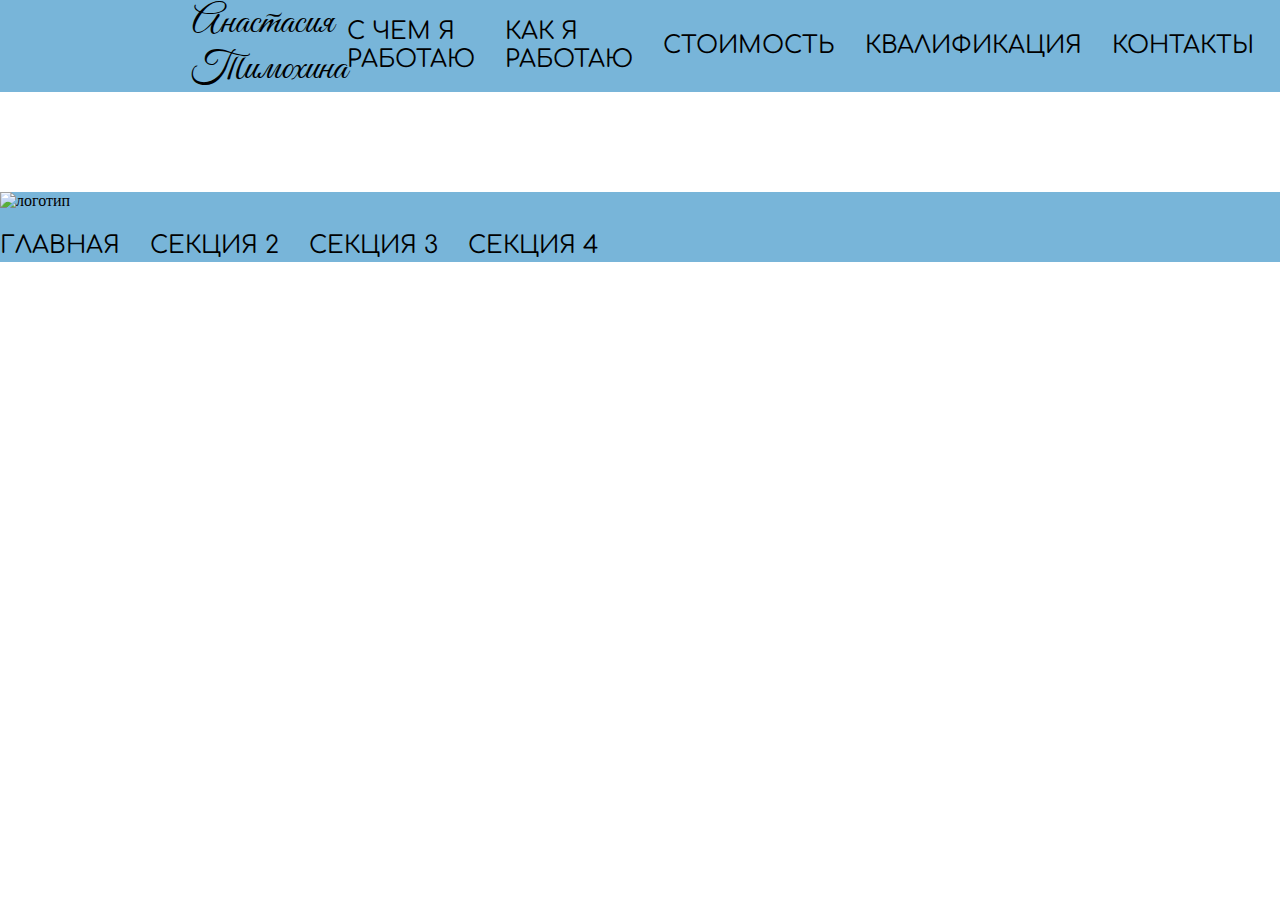
==== anastasia/index.html @ 50e98fe7 "Add files via upload" ====
<!DOCTYPE html>
<html lang="ru">
<head>
    <meta charset="UTF-8">
    <meta name="viewport" content="width=device-width, initial-scale=1.0">
    <title>Главная</title>
    <link rel="stylesheet" href="libs/normalize.css">
    <link rel="stylesheet" href="css/main.css">

</head>
<body>
    <main class="wrapper">
        <header class="header">
            <div class="container header__container">
                <div class="header__logo logo">
                    <a class="logo__name">Анастасия Тимохина</a>
                </div>
                <nav class="header__nav nav">
                    <ul class="nav__list">
                        <li class="nav__list__item">
                            <a href="#" class="nav__list__item__link">С чем я работаю</a>
                        </li>
                        <li class="nav__list__item">
                            <a href="#" class="nav__list__item__link">Как я работаю</a>
                        </li>
                        <li class="nav__list__item">
                            <a href="#" class="nav__list__item__link">Стоимость</a>
                        </li>
                        <li class="nav__list__item">
                            <a href="#" class="nav__list__item__link">Квалификация</a>
                        </li>
                        <li class="nav__list__item">
                            <a href="#" class="nav__list__item__link">Контакты</a>
                        </li>
                    </ul>
                </nav>
            </div>
        </header>
        <section class="start">
            <div class="container start__container">

            </div>
        </section>
        <footer class="footer">
            <div class="container footer__container">
                <div class="footer__logo logo">
                    <img class="logo__pic" src="" alt="логотип">
                </div>
                <nav class="footer__nav nav">
                    <ul class="nav__list">
                        <li class="hnav__list__item">
                            <a href="#" class="nav__list__item__link">Главная</a>
                        </li>
                        <li class="nav__list__item">
                            <a href="#" class="nav__list__item__link">Секция 2</a>
                        </li>
                        <li class="nav__list__item">
                            <a href="#" class="nav__list__item__link">Секция 3</a>
                        </li>
                        <li class="nav__list__item">
                            <a href="#" class="nav__list__item__link">Секция 4</a>
                        </li>
                    </ul>
                </nav>
            </div>
        </footer>
    </main>
    <script src="js/main.js"></script>
</body>
</html>
---- anastasia/css/main.css ----
@font-face {
  font-family: "Great";
  src: url("../fonts/GreatVibes-Regular.ttf"); }
@font-face {
  font-family: "Comfortaa";
  src: url("../fonts/Comfortaa-VariableFont_wght.ttf"); }
* {
  box-sizing: border-box; }

html, body {
  height: 100%; }

body {
  overflow-x: hidden;
  margin: 0rem;
  font-size: 1rem;
  text-decoration: none;
  -webkit-font-smoothing: antialiased;
  -moz-osx-font-smoothing: grayscale; }

ul, p, h1, h2, h3, h4, h5, h6 {
  margin: 0;
  padding: 0; }

ul > li {
  list-style: none; }

a {
  text-decoration: none;
  cursor: pointer; }

button {
  appearance: none;
  background: none;
  border: 0;
  outline: 0;
  margin: 0;
  padding: 0;
  cursor: pointer; }

input {
  outline: none;
  border: none; }

input[type=number] {
  -moz-appearance: textfield;
  appearance: textfield; }

fieldset {
  padding: 0;
  margin: 0;
  border: none;
  border-radius: 0;
  width: 100%; }

.wrapper {
  position: relative;
  width: 100%;
  background: #FFFFFF;
  overflow-x: hidden; }

.container {
  position: relative;
  max-width: 87.5rem;
  width: 100%;
  margin: 0 auto; }

:root {
  --bg-color: #78b5d9; }

.header {
  width: 100%;
  background: var(--bg-color); }
  .header__container {
    max-width: 70%;
    display: flex;
    justify-content: space-between;
    align-items: center; }
  .header__logo {
    font-family: "Great", serif;
    font-weight: 500;
    font-style: normal;
    font-size: 2.5rem; }

.nav__list {
  display: flex;
  height: 70px;
  align-items: center;
  gap: 30px;
  font-family: "Comfortaa", serif;
  font-weight: 400;
  font-style: normal;
  font-size: 1.5rem;
  text-transform: uppercase; }
  .nav__list__item {
    color: black; }

a {
  color: black; }

.footer {
  height: 70px;
  width: 100%;
  background: var(--bg-color);
  margin-top: 100px; }

/*# sourceMappingURL=main.css.map */
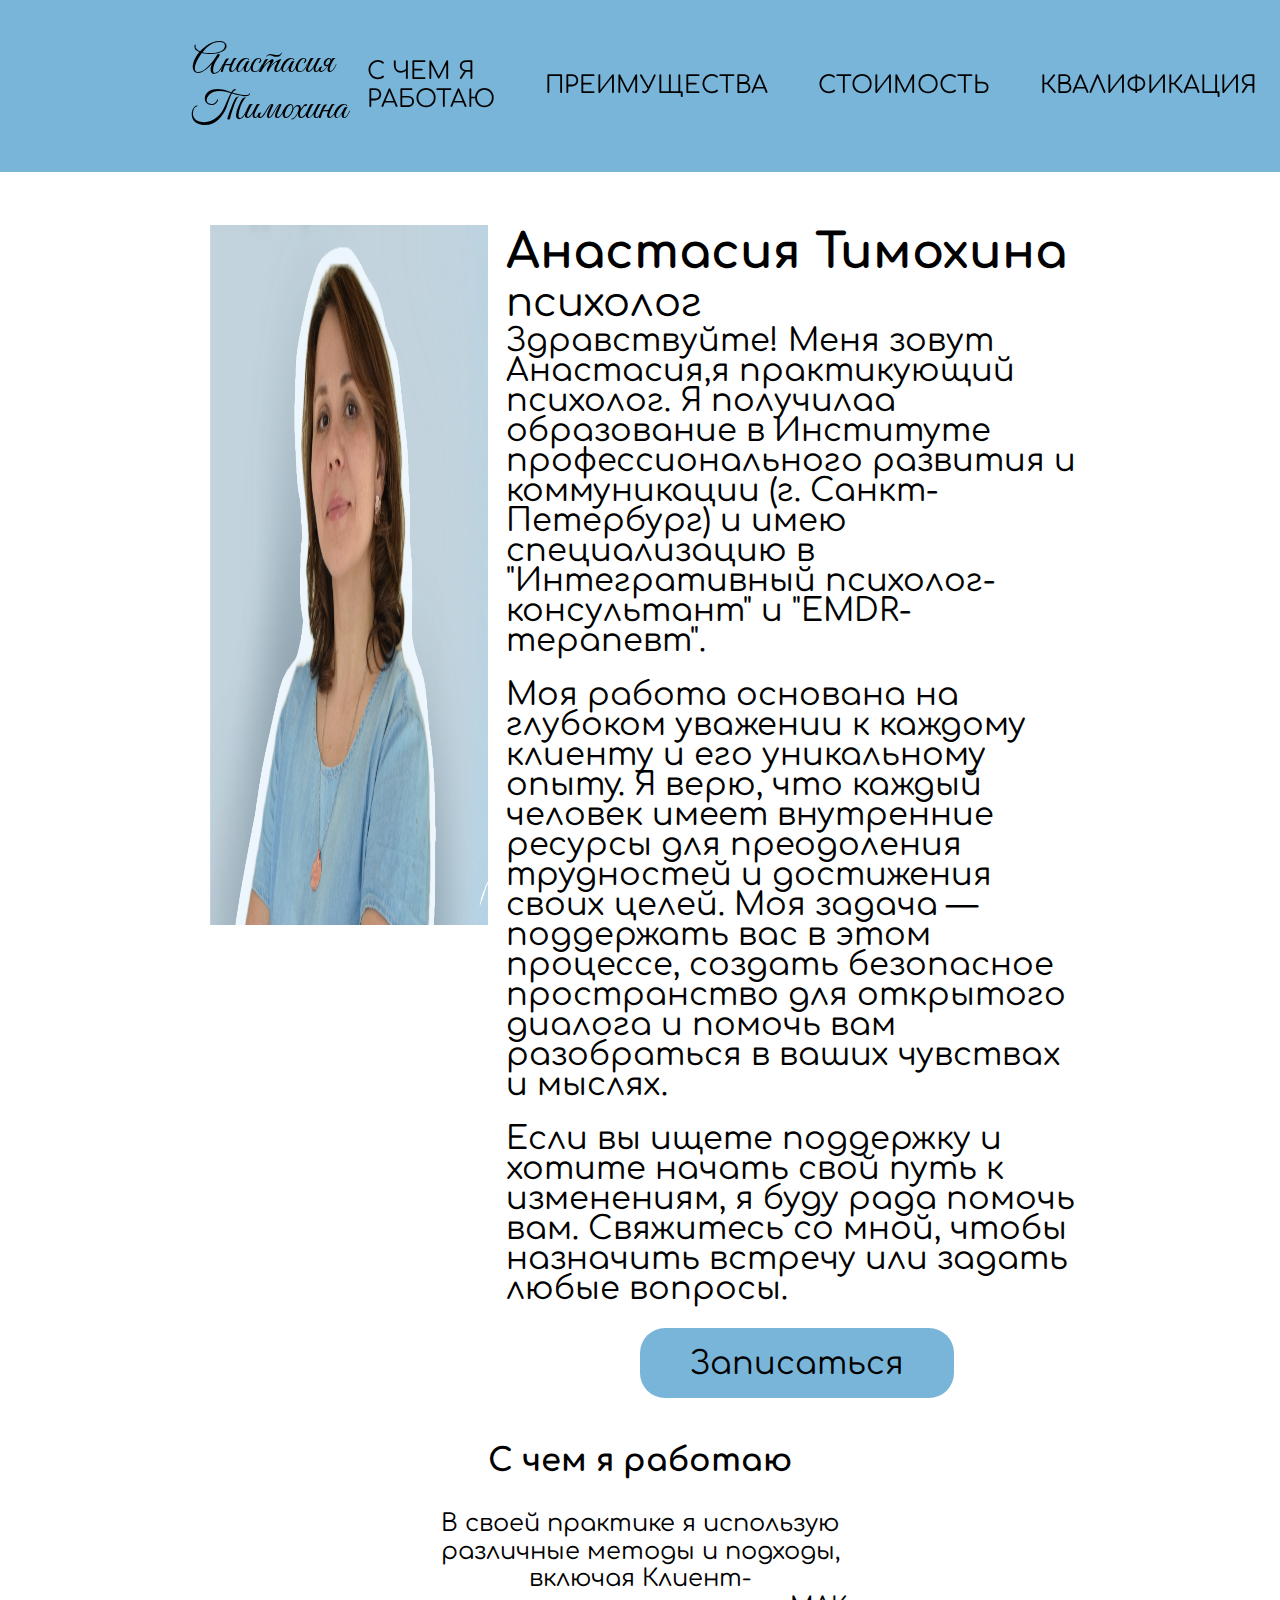
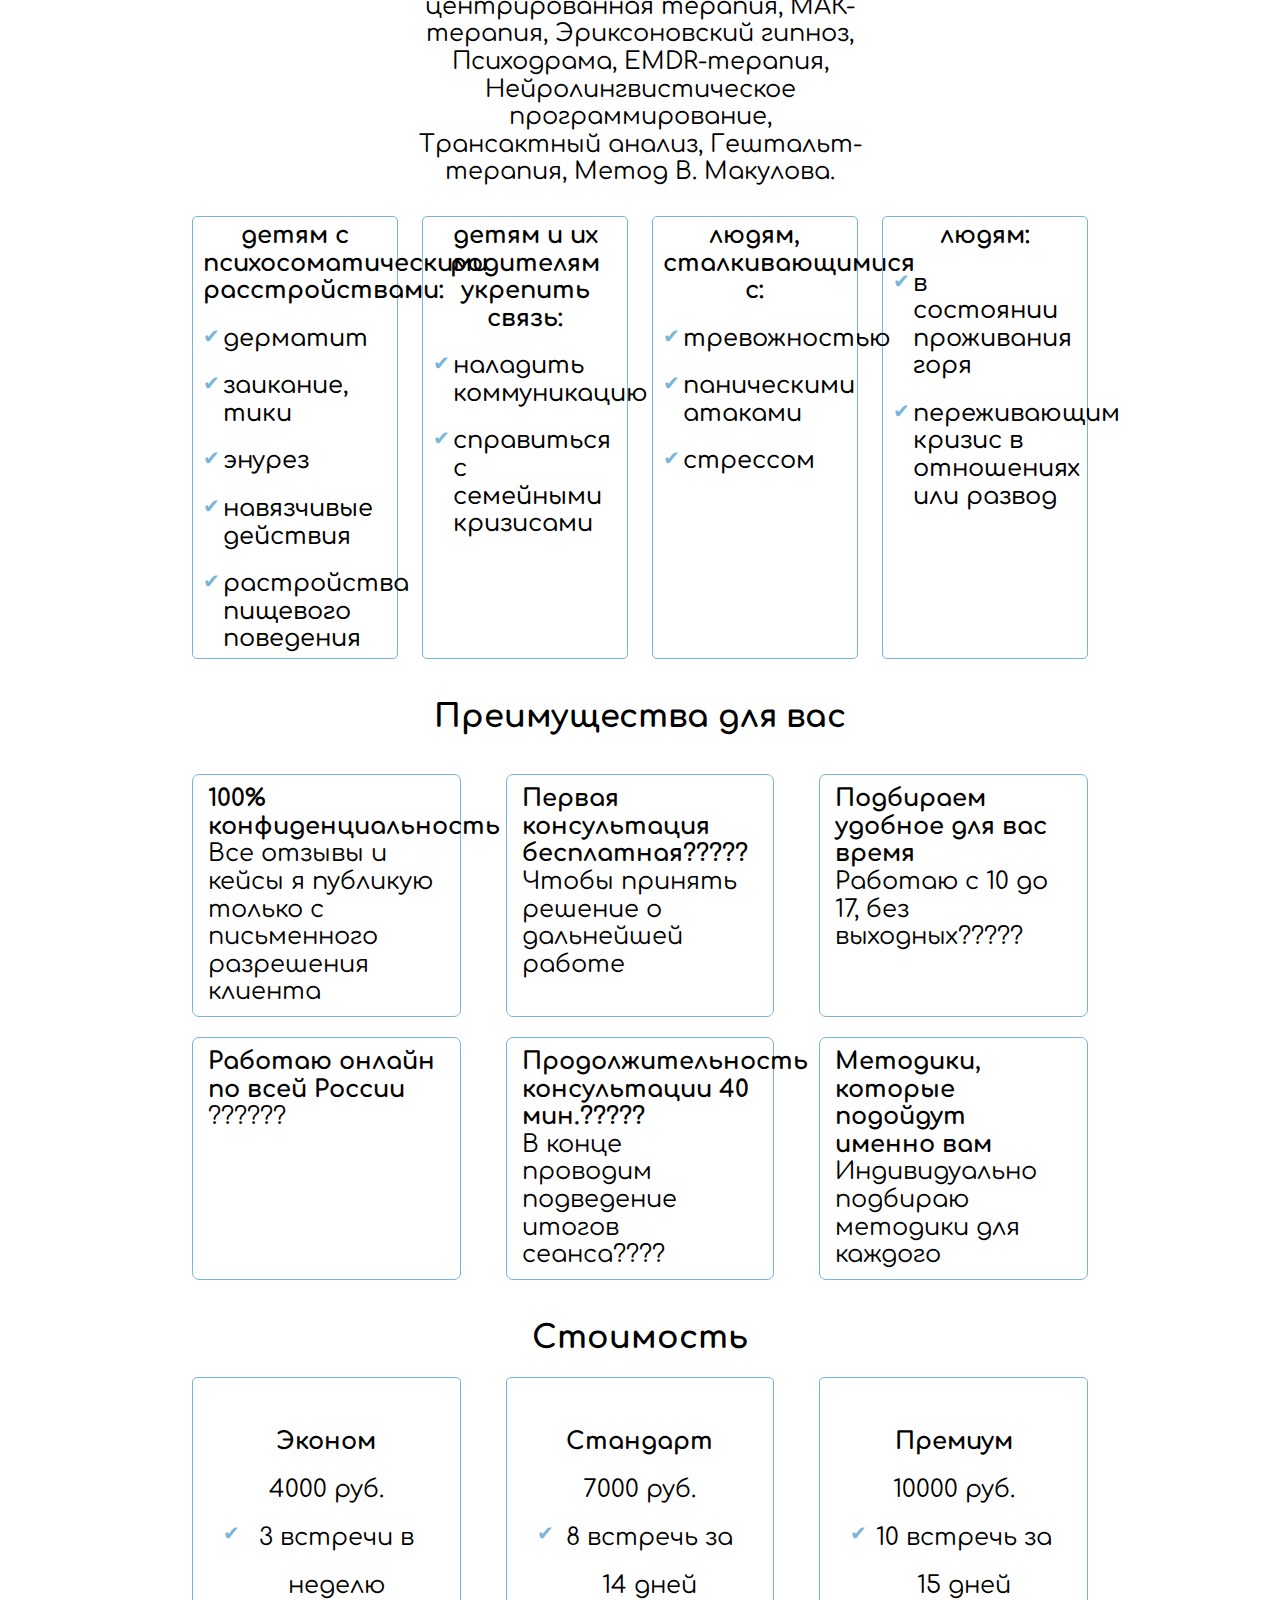
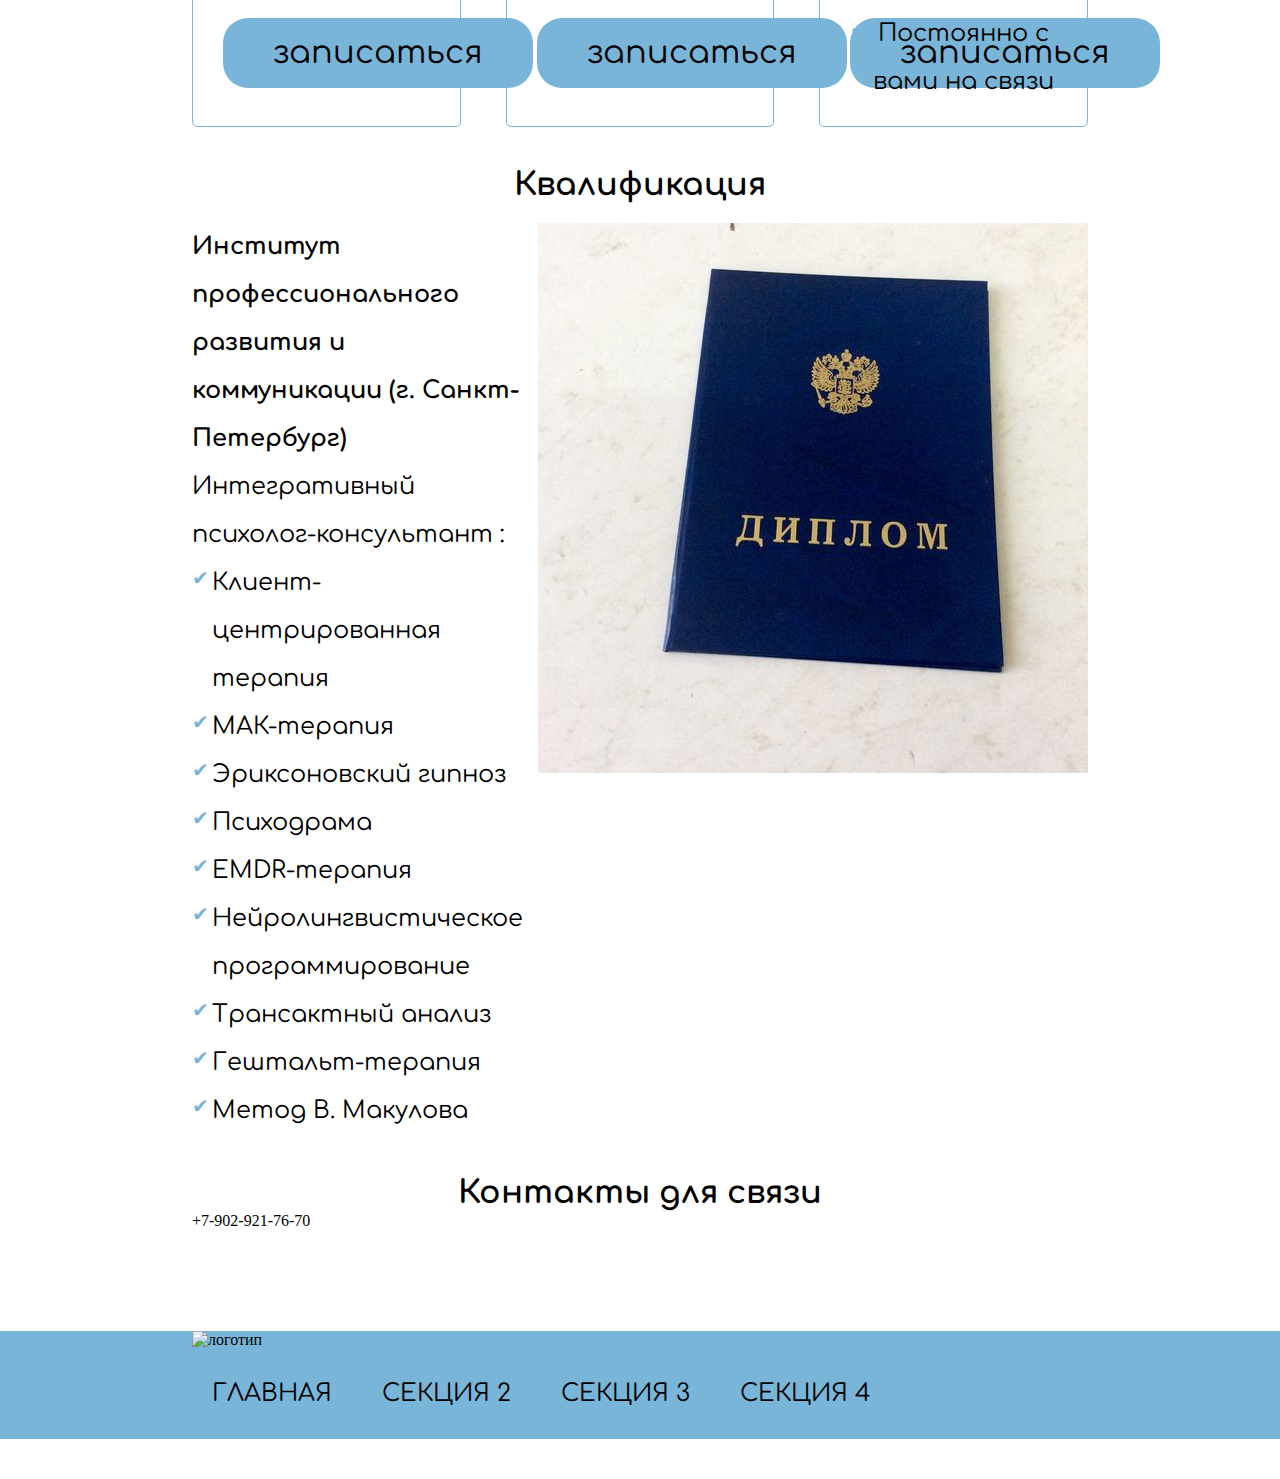
==== commit 6347c011: "Add files via upload" ====
--- a/anastasia/index.html
+++ b/anastasia/index.html
@@ -13,32 +13,192 @@
         <header class="header">
             <div class="container header__container">
                 <div class="header__logo logo">
-                    <a class="logo__name">Анастасия Тимохина</a>
+                    <a class="logo__name" href="#start">Анастасия Тимохина</a>
                 </div>
                 <nav class="header__nav nav">
                     <ul class="nav__list">
                         <li class="nav__list__item">
-                            <a href="#" class="nav__list__item__link">С чем я работаю</a>
-                        </li>
-                        <li class="nav__list__item">
-                            <a href="#" class="nav__list__item__link">Как я работаю</a>
-                        </li>
-                        <li class="nav__list__item">
-                            <a href="#" class="nav__list__item__link">Стоимость</a>
-                        </li>
-                        <li class="nav__list__item">
-                            <a href="#" class="nav__list__item__link">Квалификация</a>
-                        </li>
-                        <li class="nav__list__item">
-                            <a href="#" class="nav__list__item__link">Контакты</a>
+                            <a href="#skills" class="nav__list__item__link">С чем я работаю</a>
+                        </li>
+                        <li class="nav__list__item">
+                            <a href="#advantages" class="nav__list__item__link">Преимущества</a>
+                        </li>
+                        <li class="nav__list__item">
+                            <a href="#price" class="nav__list__item__link">Стоимость</a>
+                        </li>
+                        <li class="nav__list__item">
+                            <a href="#qualification" class="nav__list__item__link">Квалификация</a>
+                        </li>
+                        <li class="nav__list__item">
+                            <a href="#contacts" class="nav__list__item__link">Контакты</a>
                         </li>
                     </ul>
                 </nav>
             </div>
         </header>
-        <section class="start">
+        <section class="start" id="start">
             <div class="container start__container">
-
+                <img class="start__container__hero" src="./img/heroPhoto.png" alt="my photo">
+                <div class="start__container__heroInfo">
+                    <b>Анастасия Тимохина</b>
+                    <span class="start__container__heroInfo-base"><br>психолог</br></span>
+                    <div class="start__container__info">
+                        <p>
+                            Здравствуйте! Меня зовут Анастасия,я практикующий психолог.
+                            Я получилаа образование в Институте профессионального развития и коммуникации (г. Санкт-Петербург) и имею специализацию в "Интегративный психолог-консультант" и "EMDR-терапевт".
+                        </p>
+                        <p>
+                            Моя работа основана на глубоком уважении к каждому клиенту и его уникальному опыту. Я верю, что каждый человек имеет внутренние ресурсы для преодоления трудностей и достижения своих целей.
+                            Моя задача — поддержать вас в этом процессе, создать безопасное пространство для открытого диалога и помочь вам разобраться в ваших чувствах и мыслях.
+                        </p>
+                        <!-- <p>
+                            Я работаю с клиентами, сталкивающимися с различными проблемами, такими как детям с психосоматическими расстройствами, детям (подросткам) и их родителям справиться с семейными кризисами и укрепить связь, людям в состоянии проживания горя.
+                        </p> -->
+                        <p>
+                            Если вы ищете поддержку и хотите начать свой путь к изменениям, я буду рада помочь вам. Свяжитесь со мной, чтобы назначить встречу или задать любые вопросы.
+                        </p>
+                        <!-- <ul> Сфокусирована на:
+                            <li>глубокой проработке проблем</li>
+                            <li>обучении навыкам саморегуляции</li>
+                            <li>создании устойчивости к стрессу</li>
+                            <li>улучшении качества жизни</li>
+                        </ul> -->
+                    </div>
+                    <button type="button">Записаться</button>
+                </div>
+            </div>
+        </section>
+        <section class="skills" id="skills">
+            <div class="container skills__container">
+                <h2>С чем я работаю</h2>
+                <p class="skills__container__info">В своей практике я использую различные методы и подходы, включая Клиент-центрированная терапия, МАК-терапия, Эриксоновский гипноз, Психодрама, EMDR-терапия, Нейролингвистическое программирование, Трансактный анализ, Гештальт-терапия, Метод В. Макулова.</p>
+                <div class="skills__container__content">
+                    <div class="skills__container__content__item">
+                        <ul class="skills__container__content__item-category">детям с психосоматическими расстройствами:
+                            <li class="skills__container__content__item-category-el">дерматит</li>
+                            <li class="skills__container__content__item-category-el">заикание, тики</li>
+                            <li class="skills__container__content__item-category-el">энурез</li>
+                            <li class="skills__container__content__item-category-el">навязчивые действия</li>
+                            <li class="skills__container__content__item-category-el">растройства пищевого поведения</li>
+                        </ul>
+                        <ul class="skills__container__content__item-category">детям и их родителям укрепить связь:
+                            <li class="skills__container__content__item-category-el">наладить коммуникацию</li>
+                            <li class="skills__container__content__item-category-el">справиться с семейными кризисами</li>
+                        </ul>
+                        <ul class="skills__container__content__item-category">людям, сталкивающимися с:
+                            <li class="skills__container__content__item-category-el">тревожностью</li>
+                            <li class="skills__container__content__item-category-el">паническими атаками</li>
+                            <li class="skills__container__content__item-category-el">стрессом</li>
+                        </ul>
+                        <ul class="skills__container__content__item-category">людям:
+                            <li class="skills__container__content__item-category-el">в состоянии проживания горя</li>
+                            <li class="skills__container__content__item-category-el">переживающим кризис в отношениях или развод</li>
+                        </ul>
+
+                    </div>
+                </div>
+            </div>
+        </section>
+        <section class="advantages" id="advantages">
+            <div class="container advantages__container">
+                <h2>Преимущества для вас</h2><br>
+                <div class="advantages__container__element">
+                    <div class="advantages__container__element__item">
+                        <h4>100% конфиденциальность</h4>
+                        <span> Все отзывы и кейсы я публикую только с письменного разрешения клиента</span>
+                    </div>
+                    <div class="advantages__container__element__item">
+                        <h4>Первая консультация бесплатная?????</h4>
+                        <span> Чтобы принять решение о дальнейшей работе</span>
+                    </div>
+                    <div class="advantages__container__element__item">
+                        <h4>Подбираем удобное для вас время</h4>
+                        <span>Работаю с 10 до 17, без выходных?????</span>
+                    </div>                
+                    <div class="advantages__container__element__item">
+                        <h4>Работаю онлайн по всей России</h4>
+                        <span>??????</span>
+                    </div>                
+                    <div class="advantages__container__element__item">
+                        <h4>Продолжительность консультации 40 мин.?????</h4>
+                        <span>В конце проводим подведение итогов сеанса????</span>
+                    </div>
+                    <div class="advantages__container__element__item">
+                        <h4>Методики, которые подойдут именно вам</h4>
+                        <span>Индивидуально подбираю методики для каждого</span>
+                    </div>
+                </div>
+            </div>
+        </section>
+        <section class="price" id="price">
+            <div class="container price__container">
+                <h2>Стоимость</h2>
+                <div class="price__container__el">
+                    <div class="price__container__el__item">
+                        <div class="price__container__el__item__info">
+                            <h4>Эконом</h4>
+                            <span>4000 руб.</span>
+                            <ul>
+                                <li>3 встречи в неделю</li>
+                            </ul>
+                        </div>
+                        <button class="price__container__el__button">записаться</button>
+                    </div>
+                    <div class="price__container__el__item">
+                        <div class="price__container__el__item__info">
+                            <h4>Стандарт</h4>
+                            <span>7000 руб.</span>
+                            <ul>
+                                <li>8 встречь за 14 дней</li>
+                            </ul>
+                        </div>
+                        <button class="price__container__el__button">записаться</button>
+                    </div>
+                    <div class="price__container__el__item">
+                        <div class="price__container__el__item__info">
+                            <h4>Премиум</h4>
+                            <span>10000 руб.</span>
+                            <ul>
+                                <li>10 встречь за 15 дней</li>
+                                <li>Постоянно с вами на связи</li>
+                            </ul>    
+                        </div>
+                        <button class="price__container__el__button">записаться</button>
+                    </div>
+                </div>
+            </div>
+
+
+        </section>
+        <section class="qualification" id="qualification">
+            <div class="container qualification__container">
+                <h2>Квалификация</h2>
+                <div class="qualification__container__info">
+                    <div class="qualification__container__info__univer">
+                        <h4>Институт профессионального развития и коммуникации (г. Санкт-Петербург) </h4>
+                            <ul>Интегративный психолог-консультант :
+                                <li>Клиент-центрированная терапия</li>
+                                <li>МАК-терапия</li>
+                                <li>Эриксоновский гипноз</li>
+                                <li>Психодрама</li>
+                                <li>EMDR-терапия</li>
+                                <li>Нейролингвистическое программирование</li>
+                                <li>Трансактный анализ</li>
+                                <li>Гештальт-терапия</li>
+                                <li>Метод В. Макулова</li>
+                            </ul>
+                    </div>
+                    <div class="qualification__container__info__diploma">
+                        <img src="./img/diplom.jpg">
+                         <!-- тут нужен скан диплома, нужно узнать как его вставить и его никто не мог сохранить (кондифициальность) -->
+                    </div>
+                </div>
+            </div>
+        </section>
+        <section class="contacts" id="contacts">
+            <div class="container contacts__container">
+                <h2>Контакты для связи</h2>
+                <a href="tel:+79029217670">+7-902-921-76-70</a>    
             </div>
         </section>
         <footer class="footer">
--- a/anastasia/css/main.css
+++ b/anastasia/css/main.css
@@ -1,3 +1,4 @@
+@charset "UTF-8";
 @font-face {
   font-family: "Great";
   src: url("../fonts/GreatVibes-Regular.ttf"); }
@@ -13,7 +14,6 @@
 body {
   overflow-x: hidden;
   margin: 0rem;
-  font-size: 1rem;
   text-decoration: none;
   -webkit-font-smoothing: antialiased;
   -moz-osx-font-smoothing: grayscale; }
@@ -25,9 +25,30 @@
 ul > li {
   list-style: none; }
 
+ul {
+  font-size: 1.5rem;
+  font-family: "Comfortaa"; }
+
+li {
+  font-size: 1.5rem;
+  font-family: "Comfortaa";
+  position: relative;
+  padding-left: 20px; }
+
+li::before {
+  content: '✔';
+  position: absolute;
+  left: 0;
+  color: var(--bg-color);
+  font-size: 20px; }
+
 a {
   text-decoration: none;
   cursor: pointer; }
+
+b {
+  font-family: "Comfortaa";
+  font-size: 3rem; }
 
 button {
   appearance: none;
@@ -61,18 +82,29 @@
 
 .container {
   position: relative;
-  max-width: 87.5rem;
+  max-width: 70%;
   width: 100%;
-  margin: 0 auto; }
+  margin: 40px auto; }
+
+h2 {
+  font-size: 2rem;
+  font-family: "Comfortaa"; }
+
+h4, span {
+  font-size: 1.5rem;
+  font-family: "Comfortaa"; }
 
 :root {
   --bg-color: #78b5d9; }
 
 .header {
   width: 100%;
-  background: var(--bg-color); }
+  background: var(--bg-color);
+  position: fixed;
+  top: 0;
+  left: 0;
+  z-index: 1; }
   .header__container {
-    max-width: 70%;
     display: flex;
     justify-content: space-between;
     align-items: center; }
@@ -84,10 +116,9 @@
 
 .nav__list {
   display: flex;
-  height: 70px;
+  height: 90px;
   align-items: center;
   gap: 30px;
-  font-family: "Comfortaa", serif;
   font-weight: 400;
   font-style: normal;
   font-size: 1.5rem;
@@ -98,9 +129,104 @@
 a {
   color: black; }
 
+.start__container {
+  display: flex;
+  margin-top: 225px; }
+  .start__container__hero {
+    min-width: 35%;
+    height: 700px; }
+  .start__container__heroInfo {
+    font-family: 'Comfortaa';
+    max-width: 65%; }
+    .start__container__heroInfo-base {
+      font-size: 2.5rem; }
+  .start__container__info {
+    font-size: 2rem;
+    line-height: 30px; }
+
+p {
+  margin-bottom: 1.5rem; }
+
+button {
+  width: auto;
+  height: 45px;
+  border-radius: 25px;
+  background-color: var(--bg-color);
+  padding: 35px 50px;
+  font-size: 2rem;
+  font-family: "Comfortaa";
+  display: flex;
+  justify-content: center;
+  align-items: center;
+  line-height: normal;
+  margin: auto; }
+
+.skills__container {
+  margin-top: 45px;
+  font-family: 'Comfortaa';
+  font-size: 1.5rem;
+  text-align: center; }
+  .skills__container__info {
+    max-width: 50%;
+    margin: auto;
+    padding-top: 30px; }
+  .skills__container__content__item {
+    margin-top: 30px;
+    display: flex;
+    justify-content: space-between; }
+    .skills__container__content__item-category {
+      font-weight: 800;
+      width: 23%;
+      border: 1px solid var(--bg-color);
+      border-radius: 5px;
+      padding: 5px 10px; }
+      .skills__container__content__item-category-el {
+        font-weight: 500;
+        text-align: left;
+        margin-top: 20px; }
+
+.advantages__container {
+  margin-top: 40px; }
+  .advantages__container__element {
+    display: flex;
+    flex-wrap: wrap;
+    justify-content: space-between; }
+    .advantages__container__element__item {
+      width: 30%;
+      border: 1px solid var(--bg-color);
+      border-radius: 7px;
+      margin-top: 20px;
+      padding: 10px 15px; }
+
+h2 {
+  text-align: center; }
+
+.price__container {
+  margin-top: 40px; }
+  .price__container__el {
+    display: flex;
+    justify-content: space-between; }
+    .price__container__el__item {
+      width: 30%;
+      height: 350px;
+      border: 1px solid var(--bg-color);
+      border-radius: 5px;
+      padding: 40px 30px;
+      text-align: center;
+      line-height: 2;
+      margin-top: 20px; }
+      .price__container__el__item > ul {
+        text-align: left; }
+      .price__container__el__item__info {
+        height: 200px; }
+
+.qualification__container__info {
+  display: flex;
+  justify-content: space-around;
+  margin-top: 20px;
+  line-height: 2; }
+
 .footer {
-  height: 70px;
-  width: 100%;
   background: var(--bg-color);
   margin-top: 100px; }
 
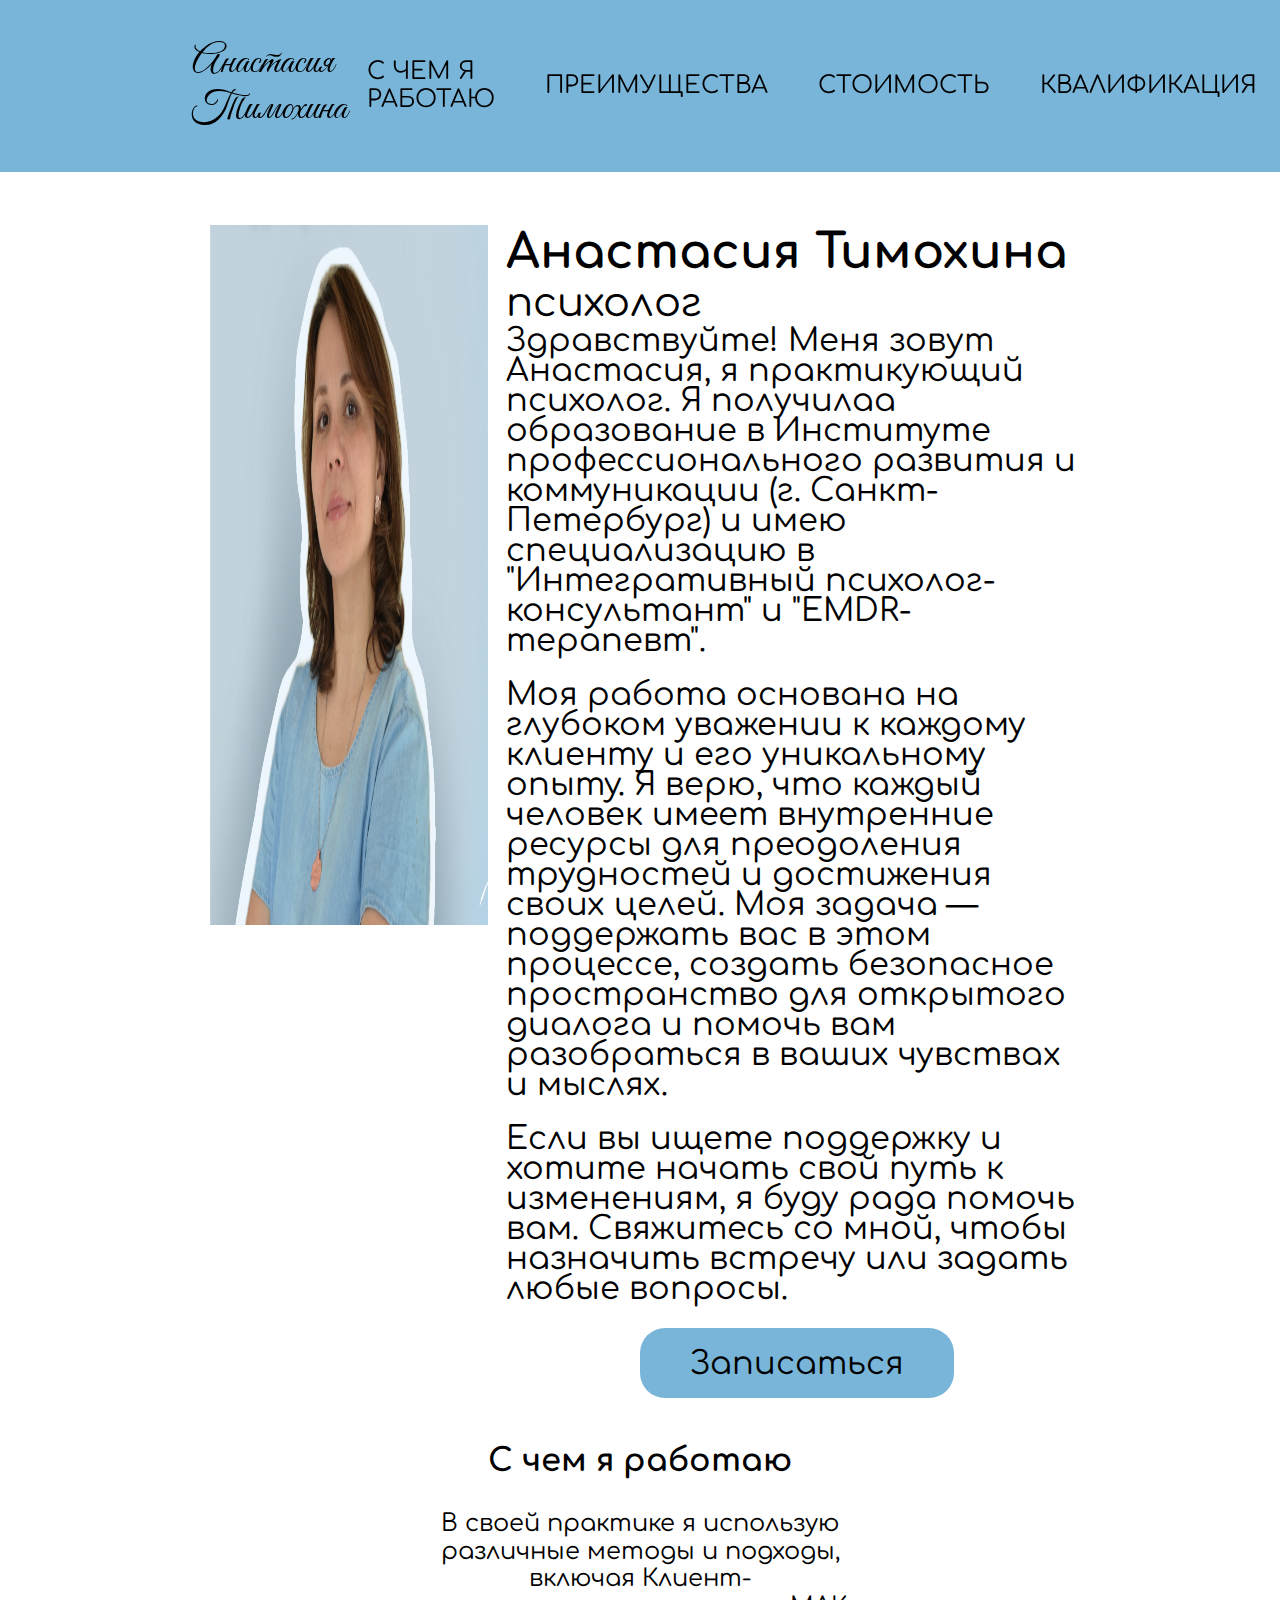
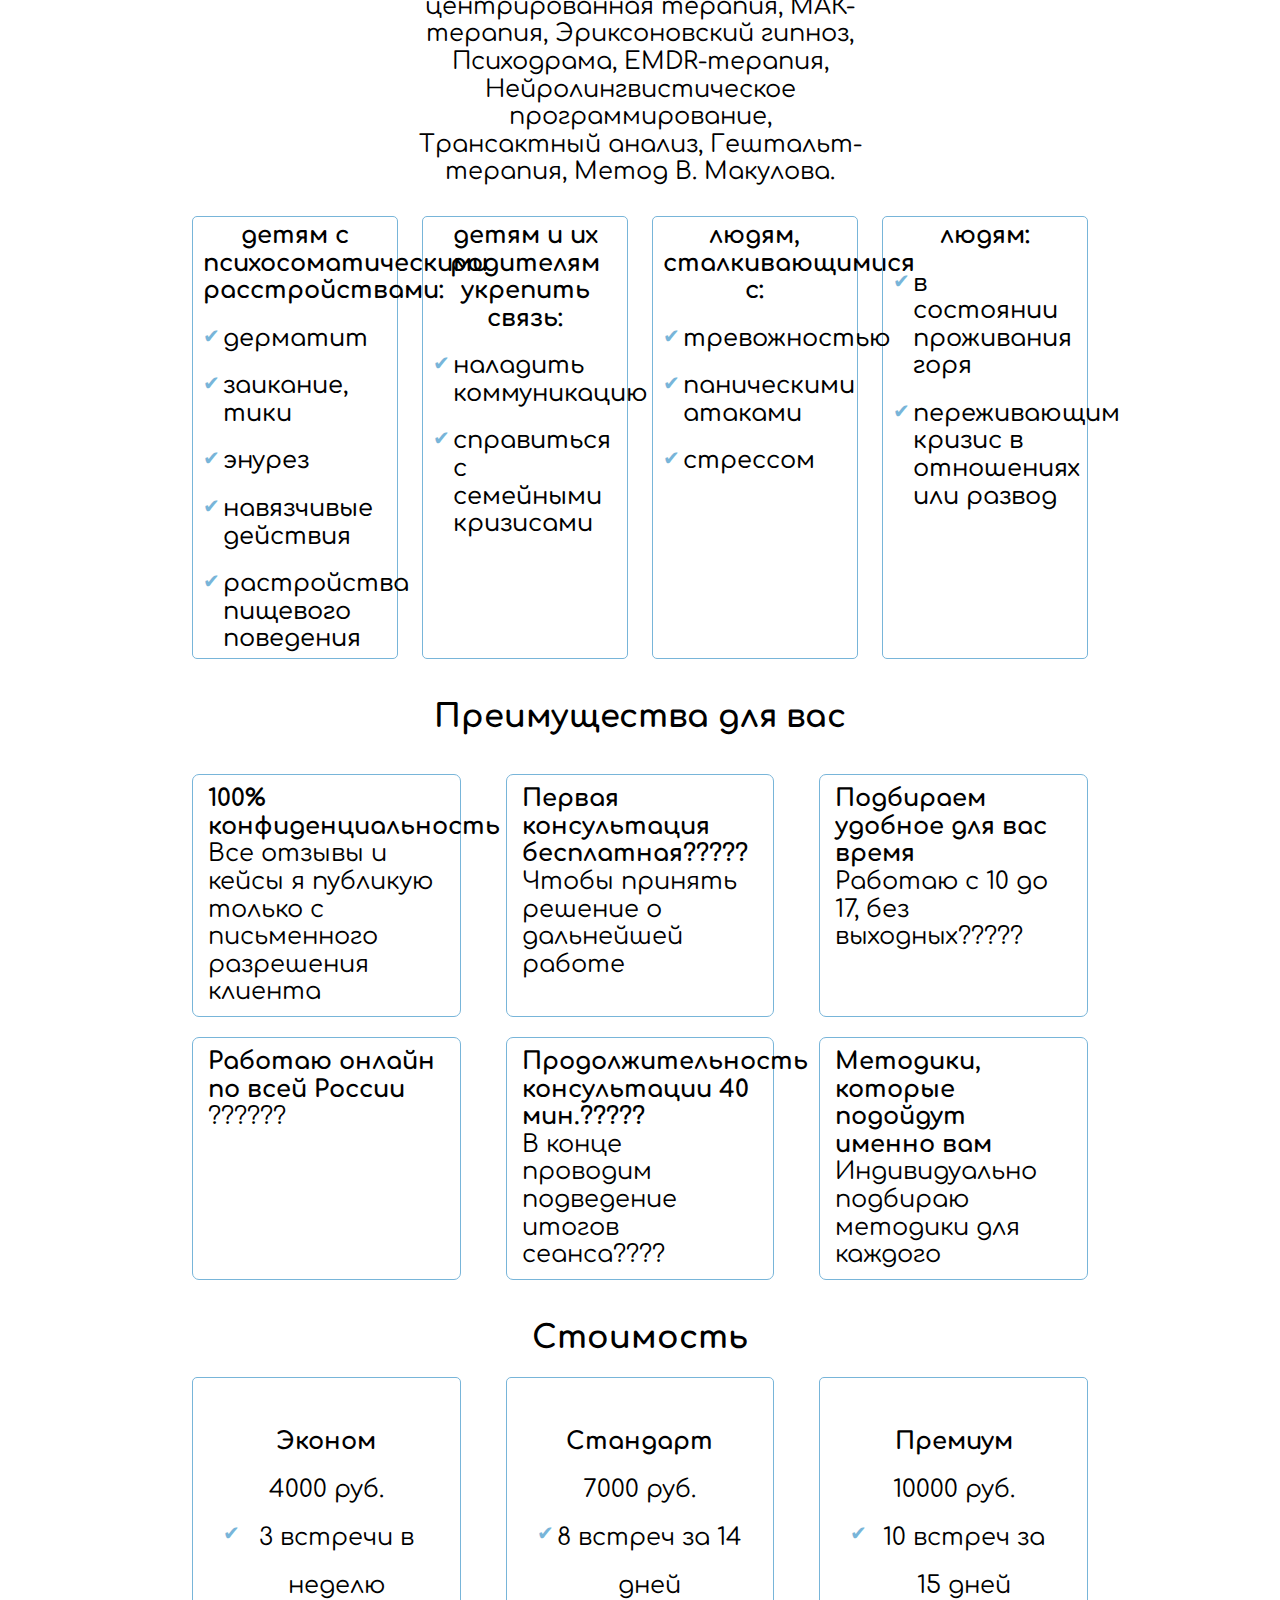
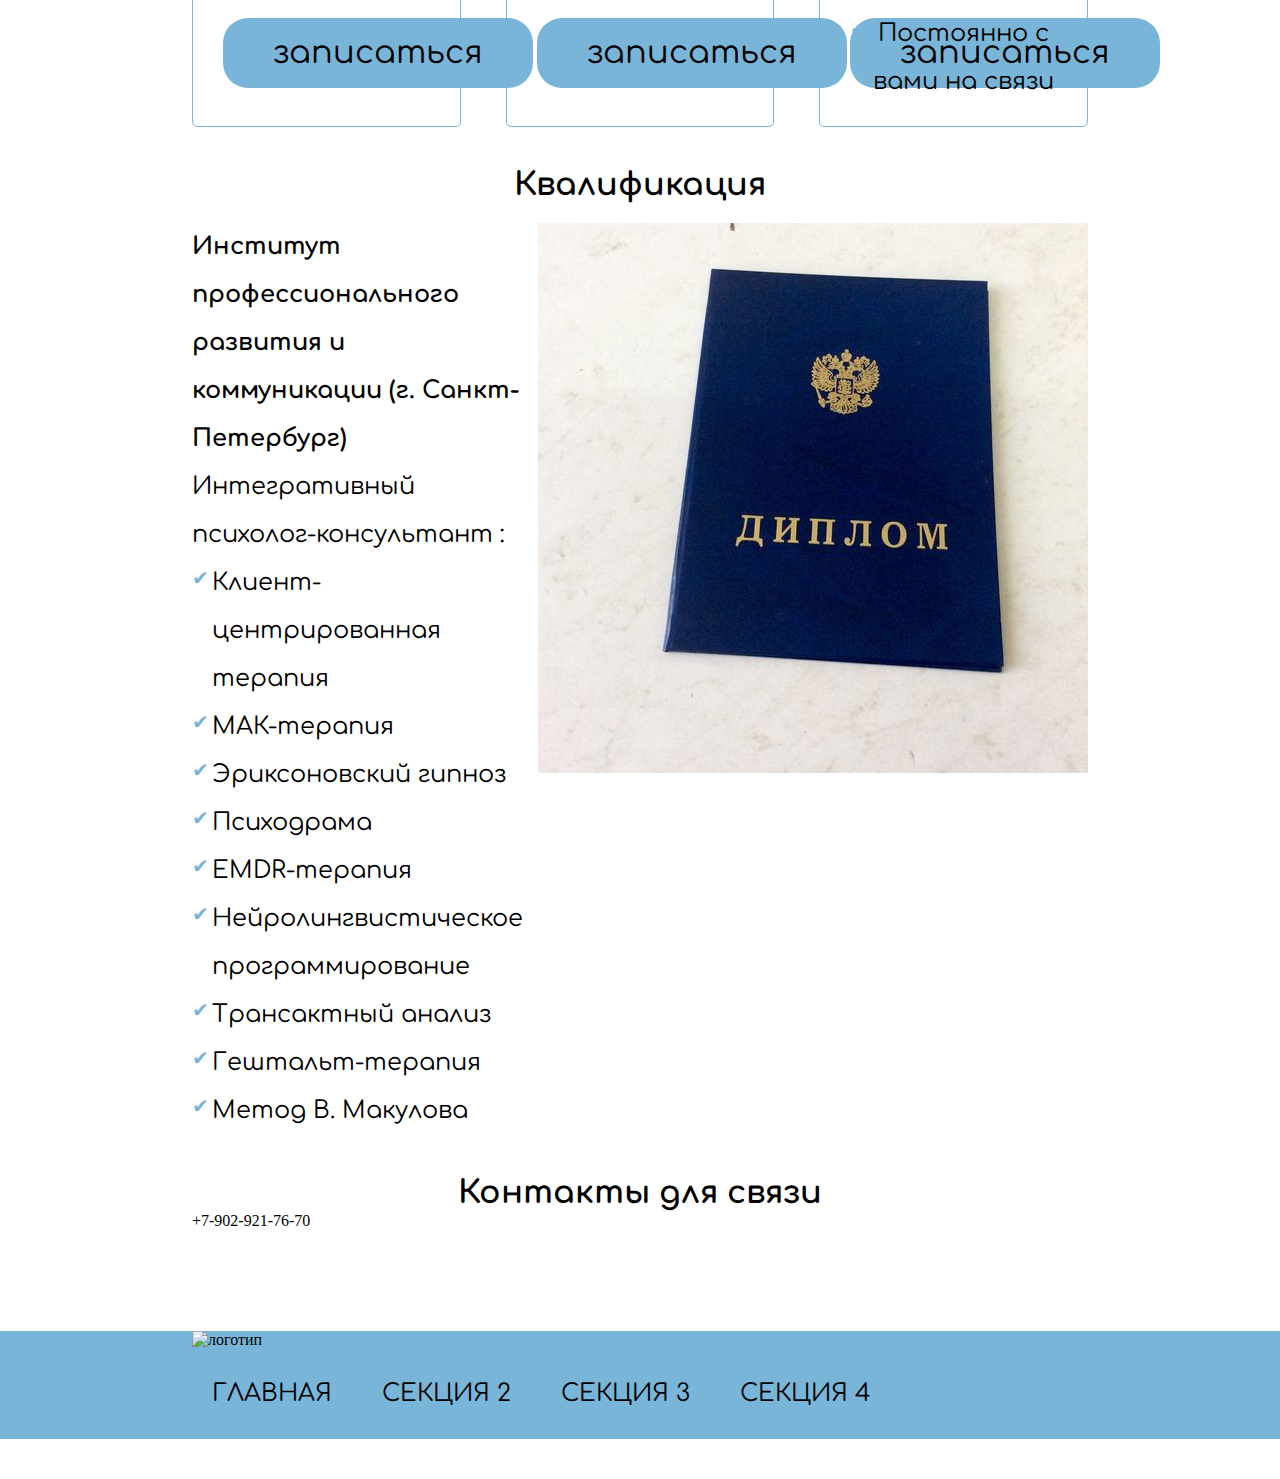
==== commit 273e2744: "Пробная правка" ====
--- a/anastasia/index.html
+++ b/anastasia/index.html
@@ -44,7 +44,7 @@
                     <span class="start__container__heroInfo-base"><br>психолог</br></span>
                     <div class="start__container__info">
                         <p>
-                            Здравствуйте! Меня зовут Анастасия,я практикующий психолог.
+                            Здравствуйте! Меня зовут Анастасия, я практикующий психолог.
                             Я получилаа образование в Институте профессионального развития и коммуникации (г. Санкт-Петербург) и имею специализацию в "Интегративный психолог-консультант" и "EMDR-терапевт".
                         </p>
                         <p>
@@ -149,7 +149,7 @@
                             <h4>Стандарт</h4>
                             <span>7000 руб.</span>
                             <ul>
-                                <li>8 встречь за 14 дней</li>
+                                <li>8 встреч за 14 дней</li>
                             </ul>
                         </div>
                         <button class="price__container__el__button">записаться</button>
@@ -159,7 +159,7 @@
                             <h4>Премиум</h4>
                             <span>10000 руб.</span>
                             <ul>
-                                <li>10 встречь за 15 дней</li>
+                                <li>10 встреч за 15 дней</li>
                                 <li>Постоянно с вами на связи</li>
                             </ul>    
                         </div>
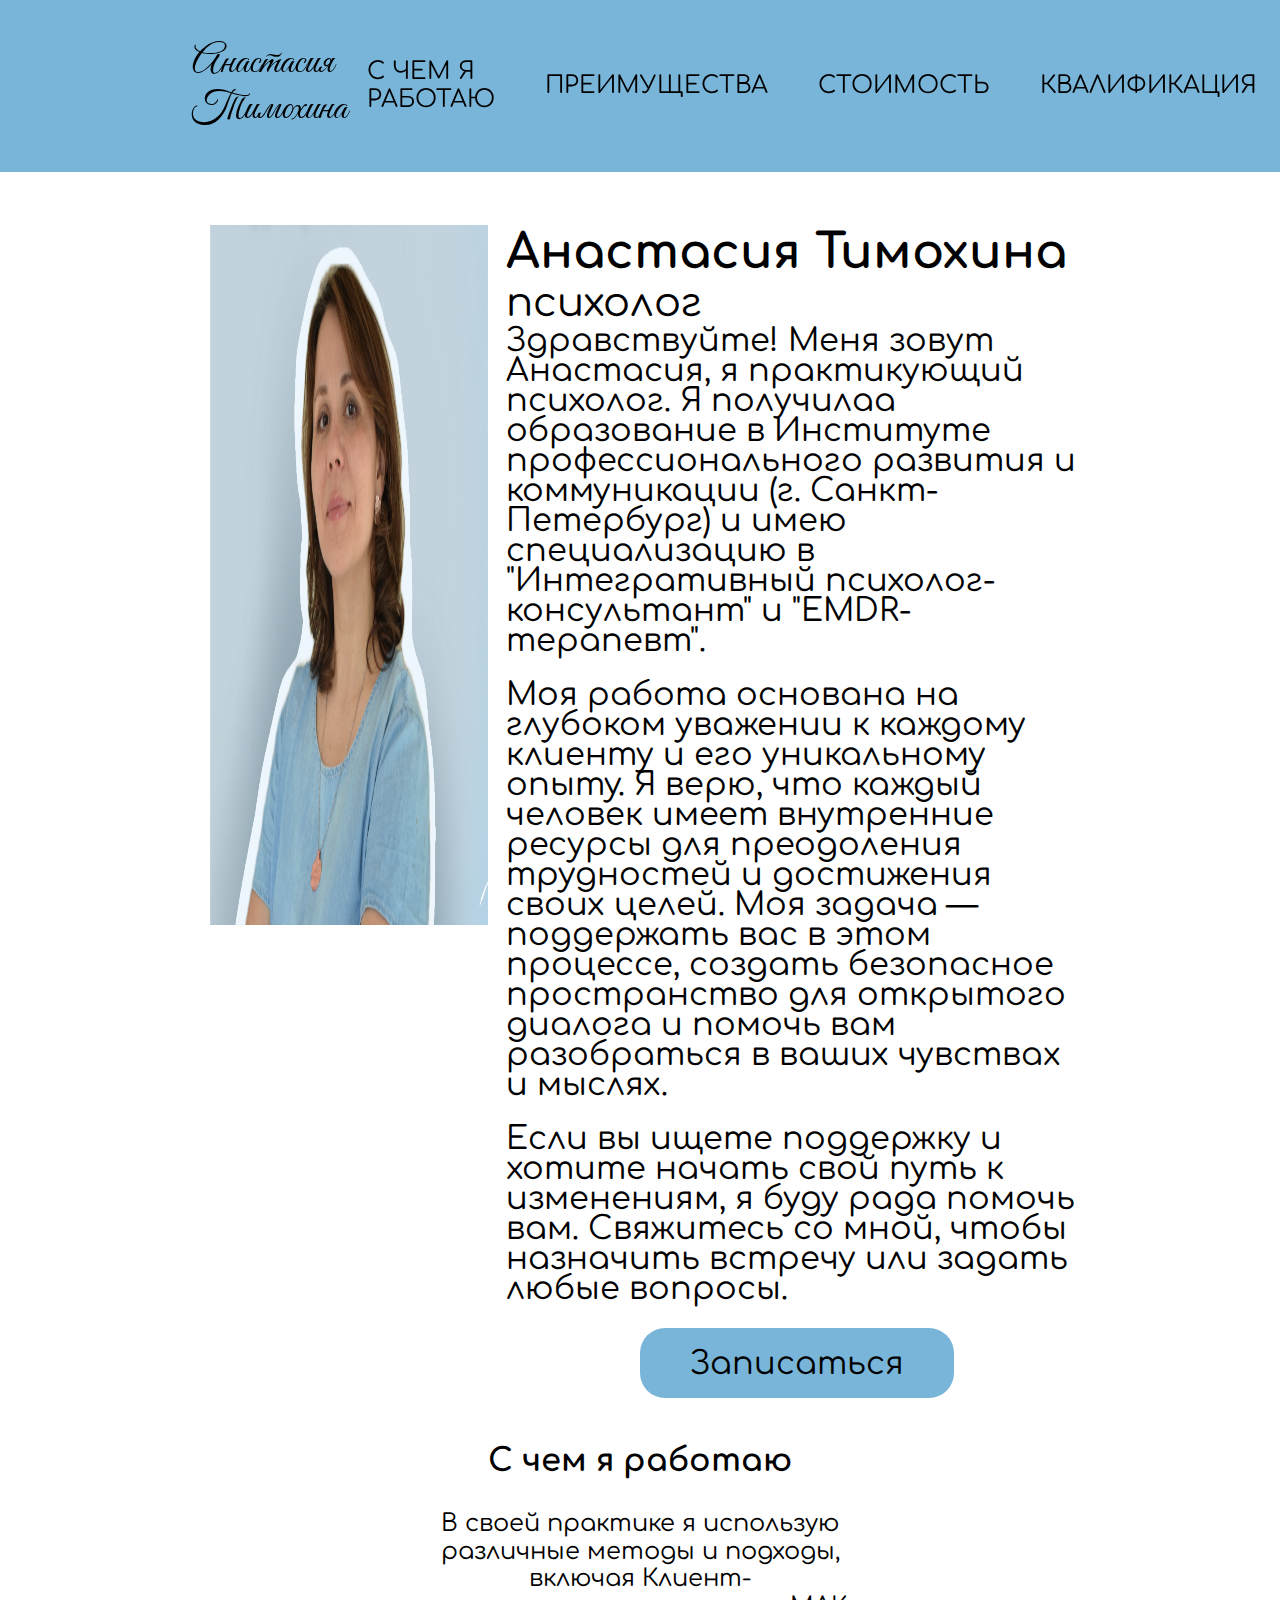
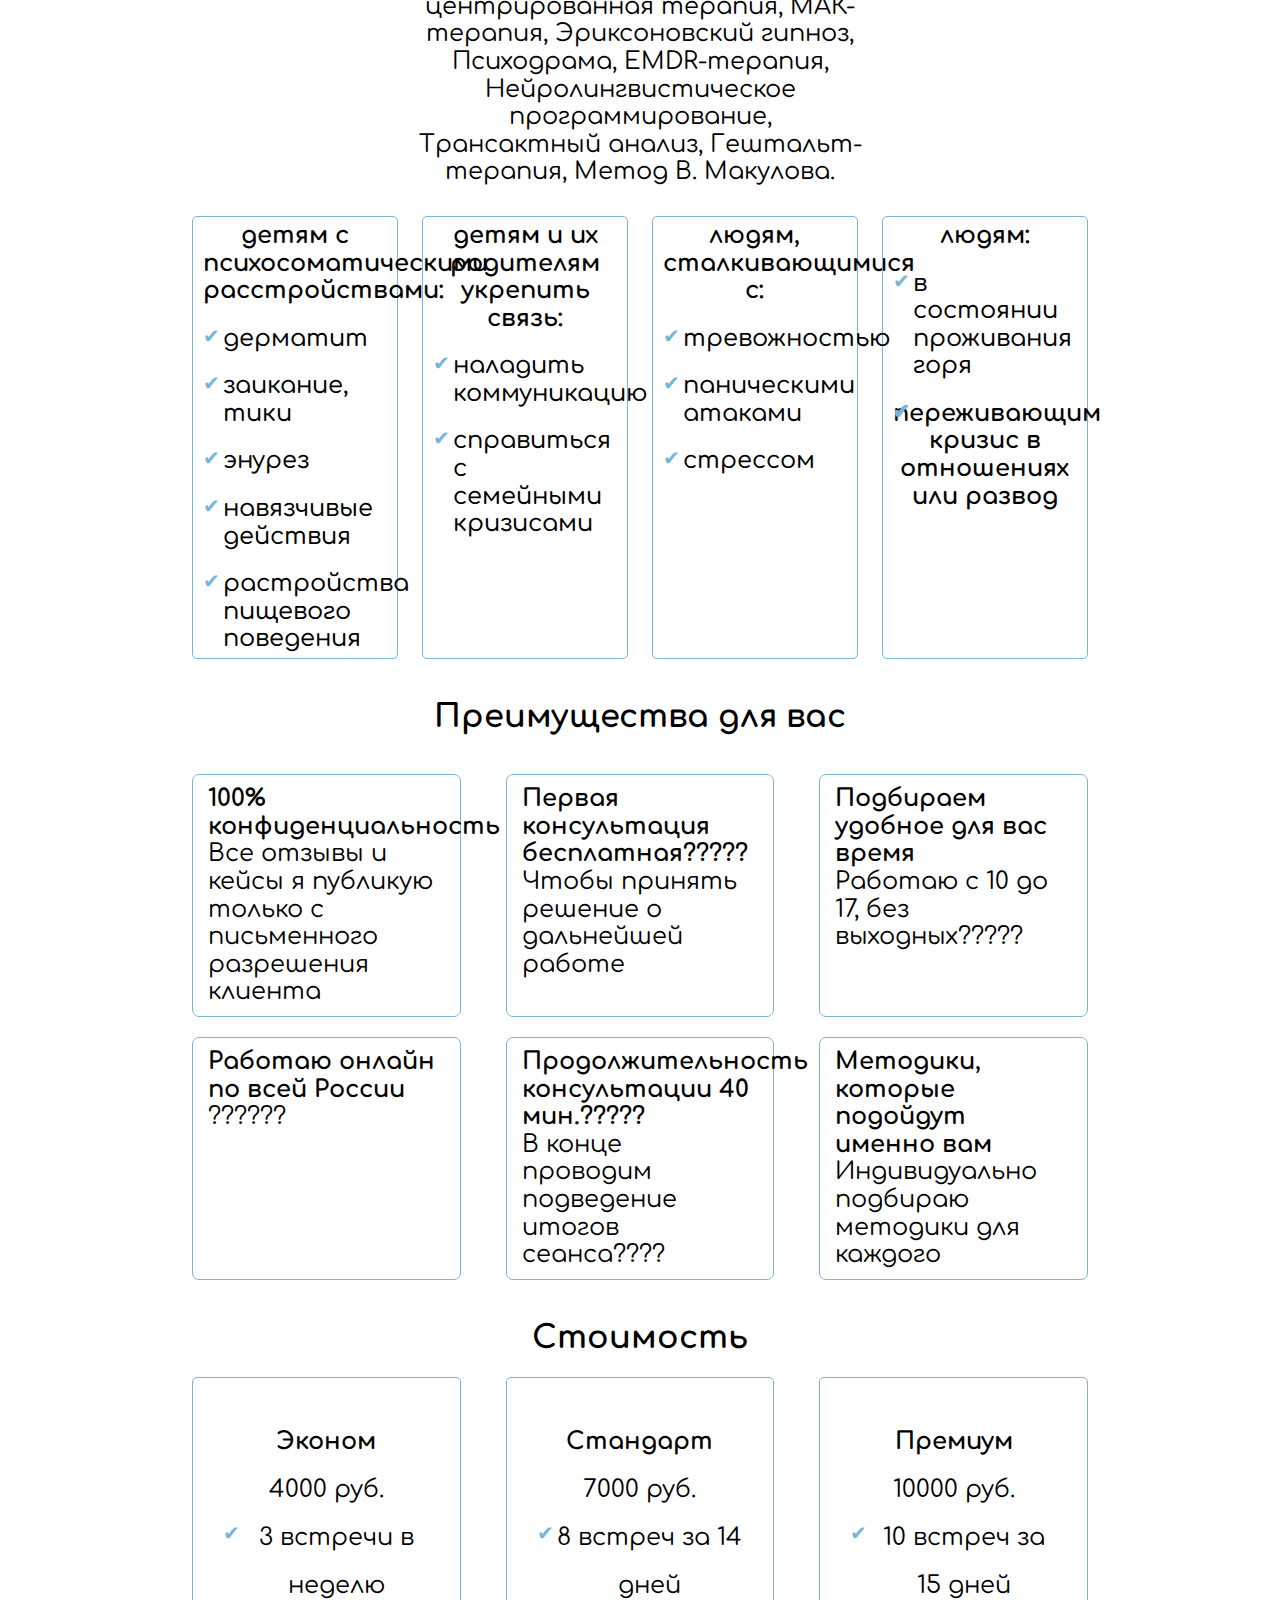
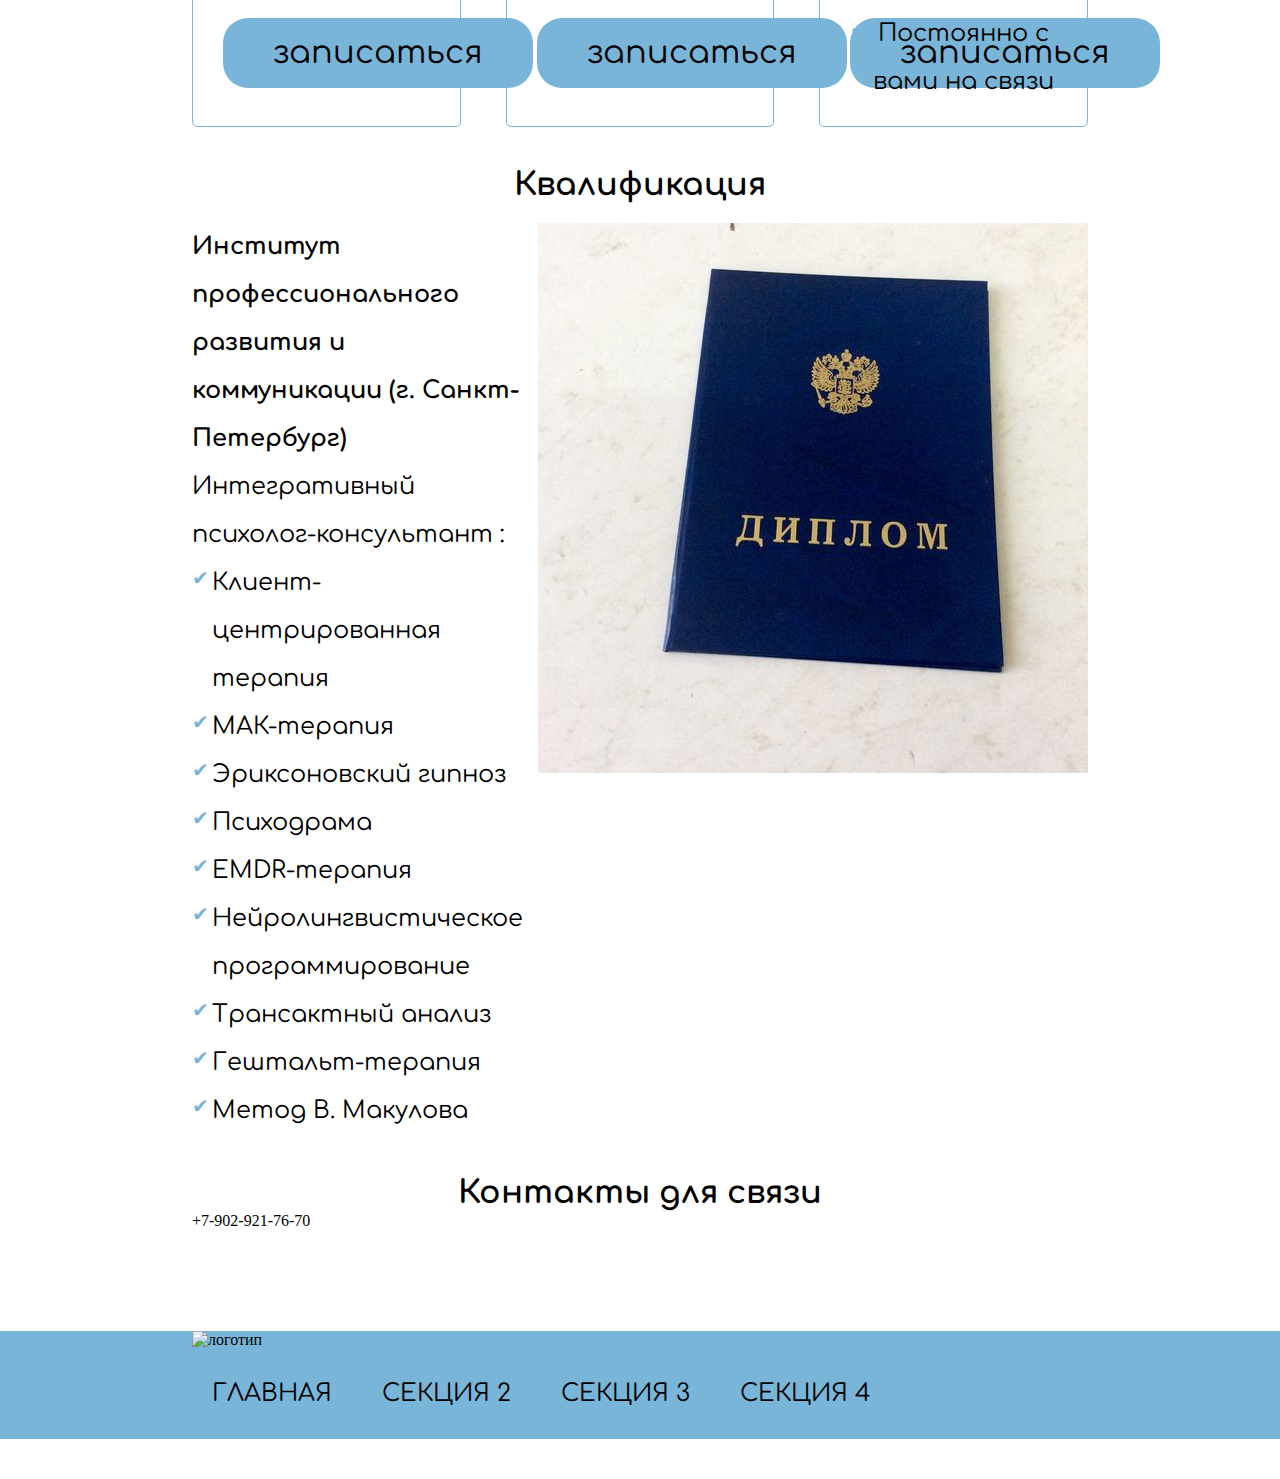
==== commit 78aae41f: "добавлен файл" ====
--- a/anastasia/index.html
+++ b/anastasia/index.html
@@ -92,7 +92,7 @@
                         </ul>
                         <ul class="skills__container__content__item-category">людям:
                             <li class="skills__container__content__item-category-el">в состоянии проживания горя</li>
-                            <li class="skills__container__content__item-category-el">переживающим кризис в отношениях или развод</li>
+                            <li class="skills__container__content__item-category-el"><l></l><li></li><liv></liv><li></li><l></l>переживающим кризис в отношениях или развод</li>
                         </ul>
 
                     </div>
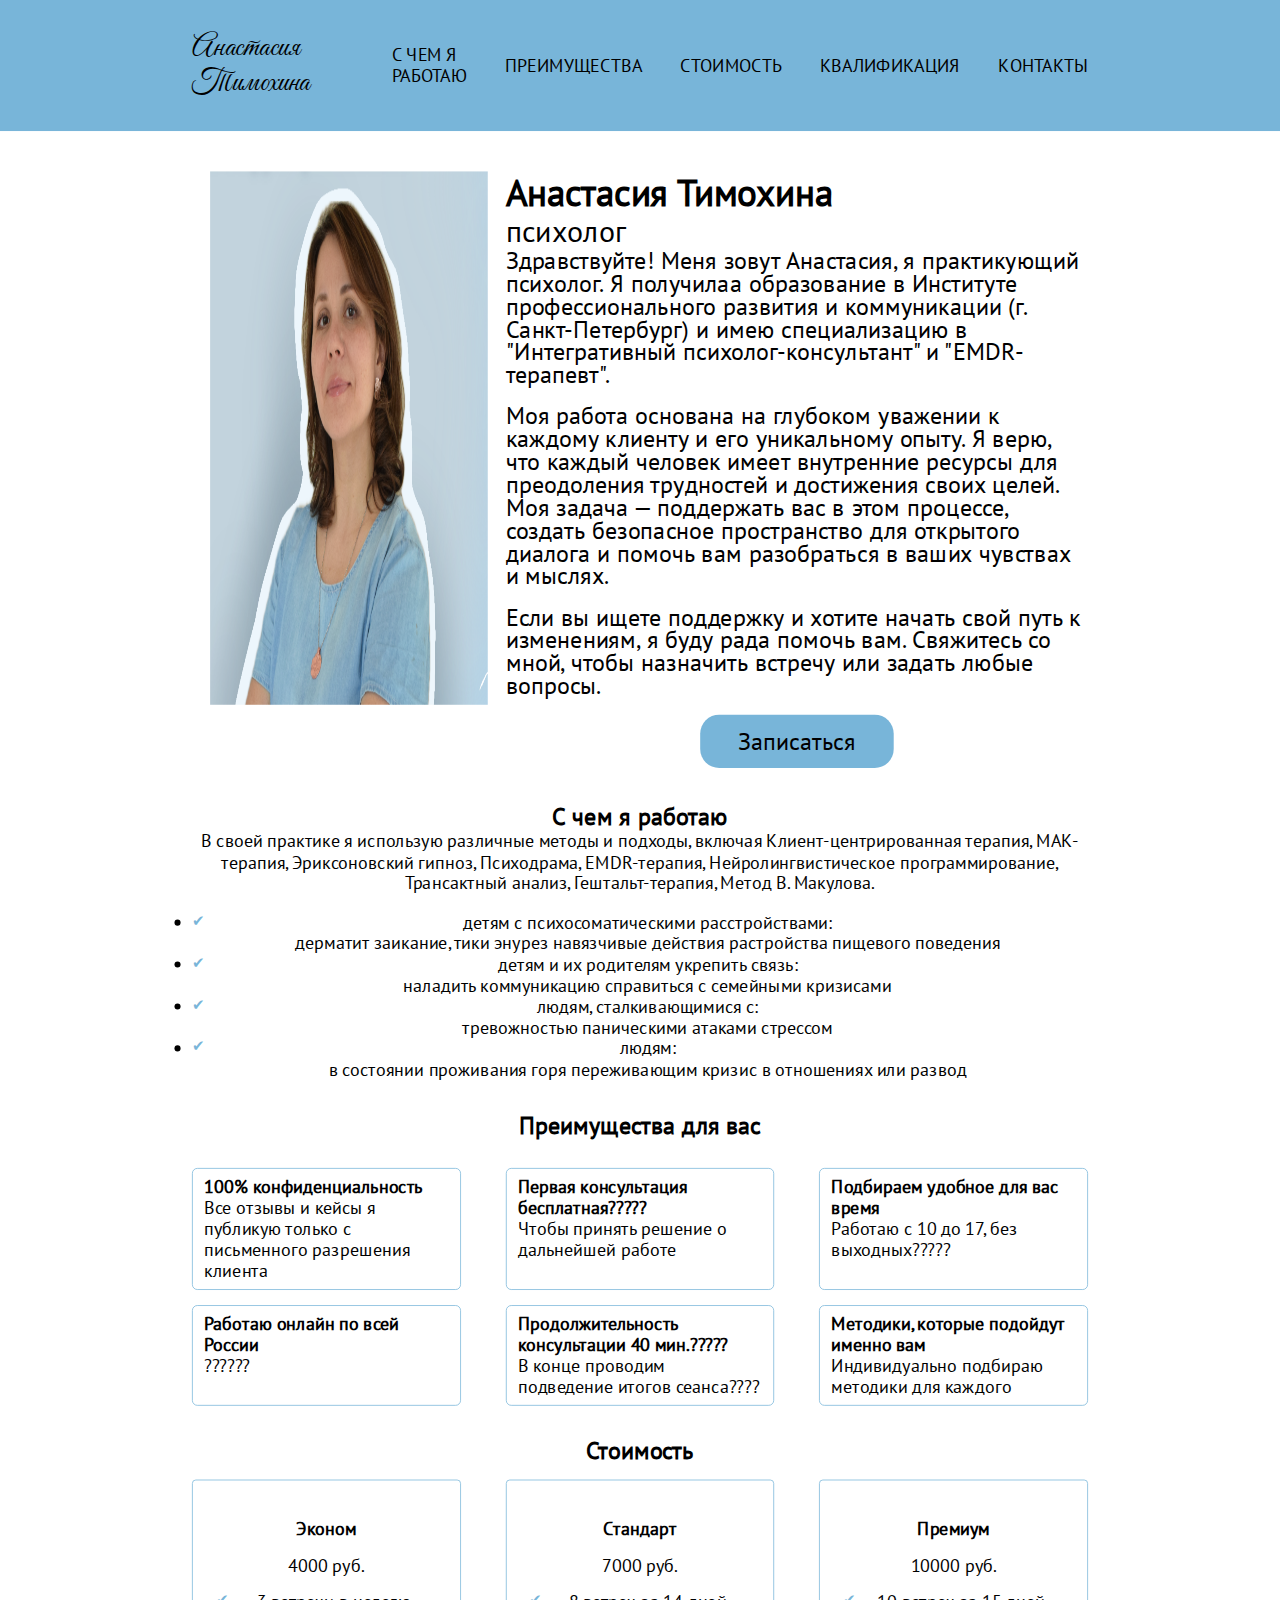
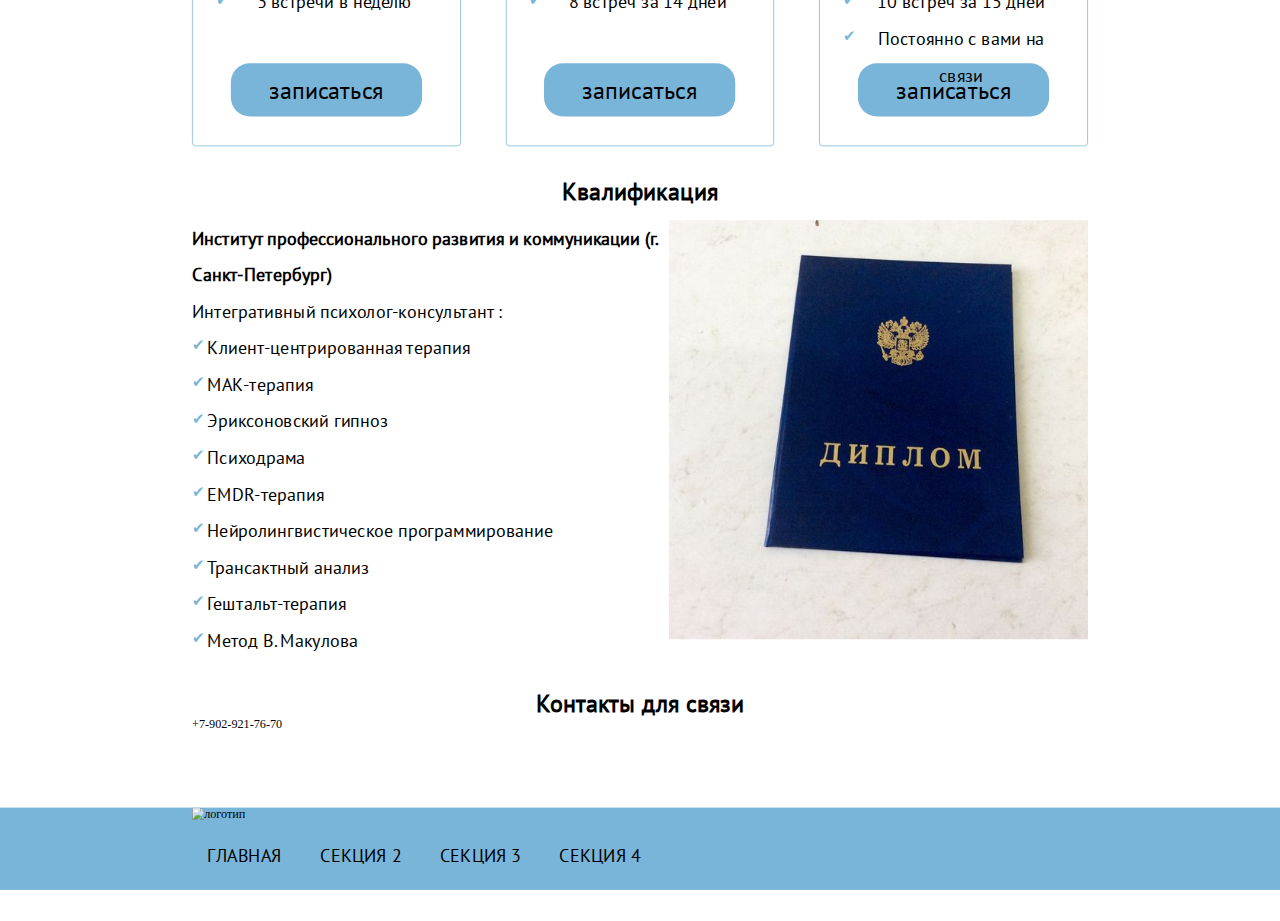
==== commit 097787ec: "обновлены skills.scss и index.html" ====
--- a/anastasia/index.html
+++ b/anastasia/index.html
@@ -71,31 +71,33 @@
         <section class="skills" id="skills">
             <div class="container skills__container">
                 <h2>С чем я работаю</h2>
-                <p class="skills__container__info">В своей практике я использую различные методы и подходы, включая Клиент-центрированная терапия, МАК-терапия, Эриксоновский гипноз, Психодрама, EMDR-терапия, Нейролингвистическое программирование, Трансактный анализ, Гештальт-терапия, Метод В. Макулова.</p>
-                <div class="skills__container__content">
-                    <div class="skills__container__content__item">
-                        <ul class="skills__container__content__item-category">детям с психосоматическими расстройствами:
-                            <li class="skills__container__content__item-category-el">дерматит</li>
-                            <li class="skills__container__content__item-category-el">заикание, тики</li>
-                            <li class="skills__container__content__item-category-el">энурез</li>
-                            <li class="skills__container__content__item-category-el">навязчивые действия</li>
-                            <li class="skills__container__content__item-category-el">растройства пищевого поведения</li>
-                        </ul>
-                        <ul class="skills__container__content__item-category">детям и их родителям укрепить связь:
-                            <li class="skills__container__content__item-category-el">наладить коммуникацию</li>
-                            <li class="skills__container__content__item-category-el">справиться с семейными кризисами</li>
-                        </ul>
-                        <ul class="skills__container__content__item-category">людям, сталкивающимися с:
-                            <li class="skills__container__content__item-category-el">тревожностью</li>
-                            <li class="skills__container__content__item-category-el">паническими атаками</li>
-                            <li class="skills__container__content__item-category-el">стрессом</li>
-                        </ul>
-                        <ul class="skills__container__content__item-category">людям:
-                            <li class="skills__container__content__item-category-el">в состоянии проживания горя</li>
-                            <li class="skills__container__content__item-category-el"><l></l><li></li><liv></liv><li></li><l></l>переживающим кризис в отношениях или развод</li>
-                        </ul>
-
-                    </div>
+                <p class="skills__info">В своей практике я использую различные методы и подходы, включая Клиент-центрированная терапия, МАК-терапия, Эриксоновский гипноз, Психодрама, EMDR-терапия, Нейролингвистическое программирование, Трансактный анализ, Гештальт-терапия, Метод В. Макулова.</p>
+                <div class="skills__list">
+                    <li class="skills__list__item">
+                        <div class="skills__list__item__title">детям с психосоматическими расстройствами:</div>
+                        <span class="skills__list__item__text">дерматит</span>
+                        <span class="skills__list__item__text">заикание, тики</span>
+                        <span class="skills__list__item__text">энурез</span>
+                        <span class="skills__list__item__text">навязчивые действия</span>
+                        <span class="skills__list__item__text">растройства пищевого поведения</span>
+                    </li>
+                    <li class="skills__list__item">
+                        <div class="skills__list__item__title">детям и их родителям укрепить связь:</div>
+                        <span class="skills__list__item__text">наладить коммуникацию</span>
+                        <span class="skills__list__item__text">справиться с семейными кризисами</span>
+                    </li>
+                    <li class="skills__list__item">
+                        <div class="skills__list__item__title">людям, сталкивающимися с:</div>
+                        <span class="skills__list__item__text">тревожностью</span>
+                        <span class="skills__list__item__text">паническими атаками</span>
+                        <span class="skills__list__item__text">стрессом</span>
+                    </li>
+                    <li class="skills__list__item">
+                        <div class="skills__list__item__title">людям:</div>
+                        <span class="skills__list__item__text">в состоянии проживания горя</span>
+                        <span class="skills__list__item__text">переживающим кризис в отношениях или развод</span>
+                    </li>
+        
                 </div>
             </div>
         </section>
@@ -225,6 +227,7 @@
             </div>
         </footer>
     </main>
+    <script src="https://code.jquery.com/jquery-3.7.1.min.js"></script>
     <script src="js/main.js"></script>
 </body>
 </html>--- a/anastasia/css/main.css
+++ b/anastasia/css/main.css
@@ -4,7 +4,7 @@
   src: url("../fonts/GreatVibes-Regular.ttf"); }
 @font-face {
   font-family: "Comfortaa";
-  src: url("../fonts/Comfortaa-VariableFont_wght.ttf"); }
+  src: url("../fonts/PTSans-Regular.ttf"); }
 * {
   box-sizing: border-box; }
 
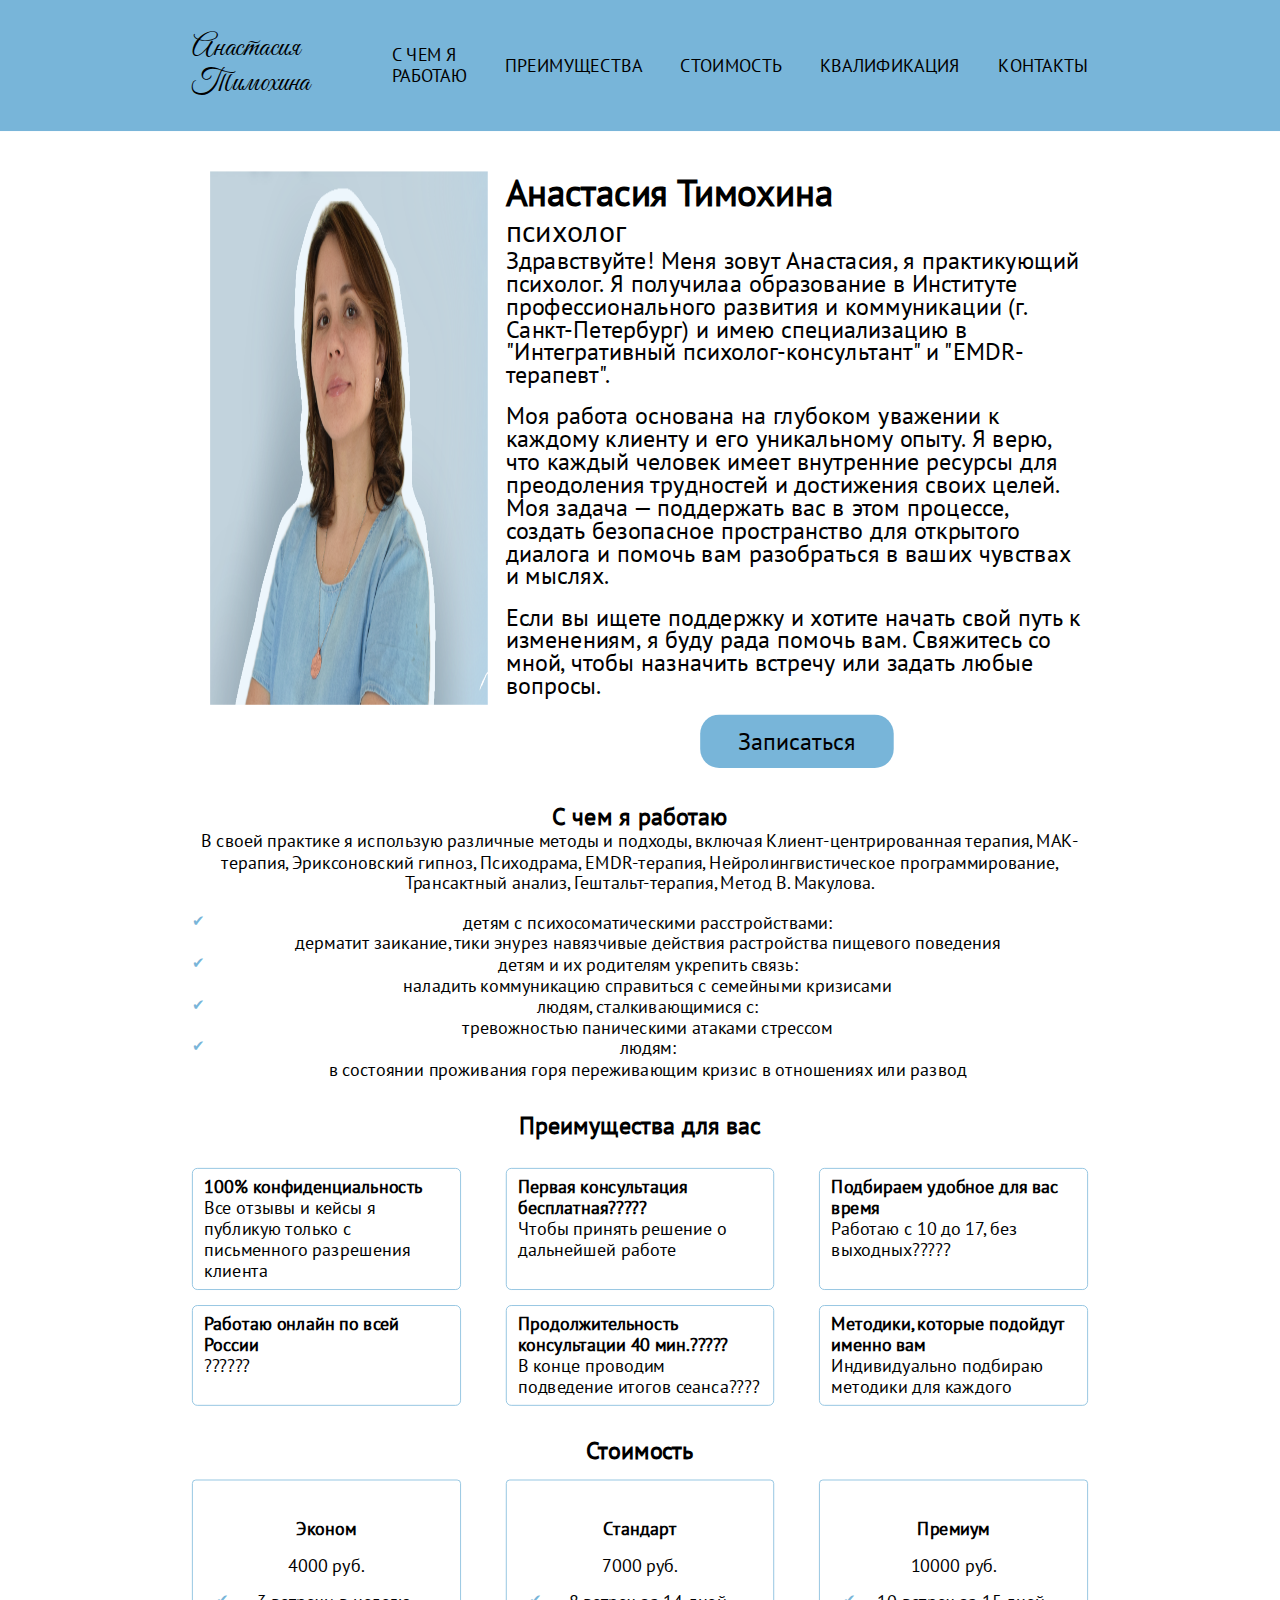
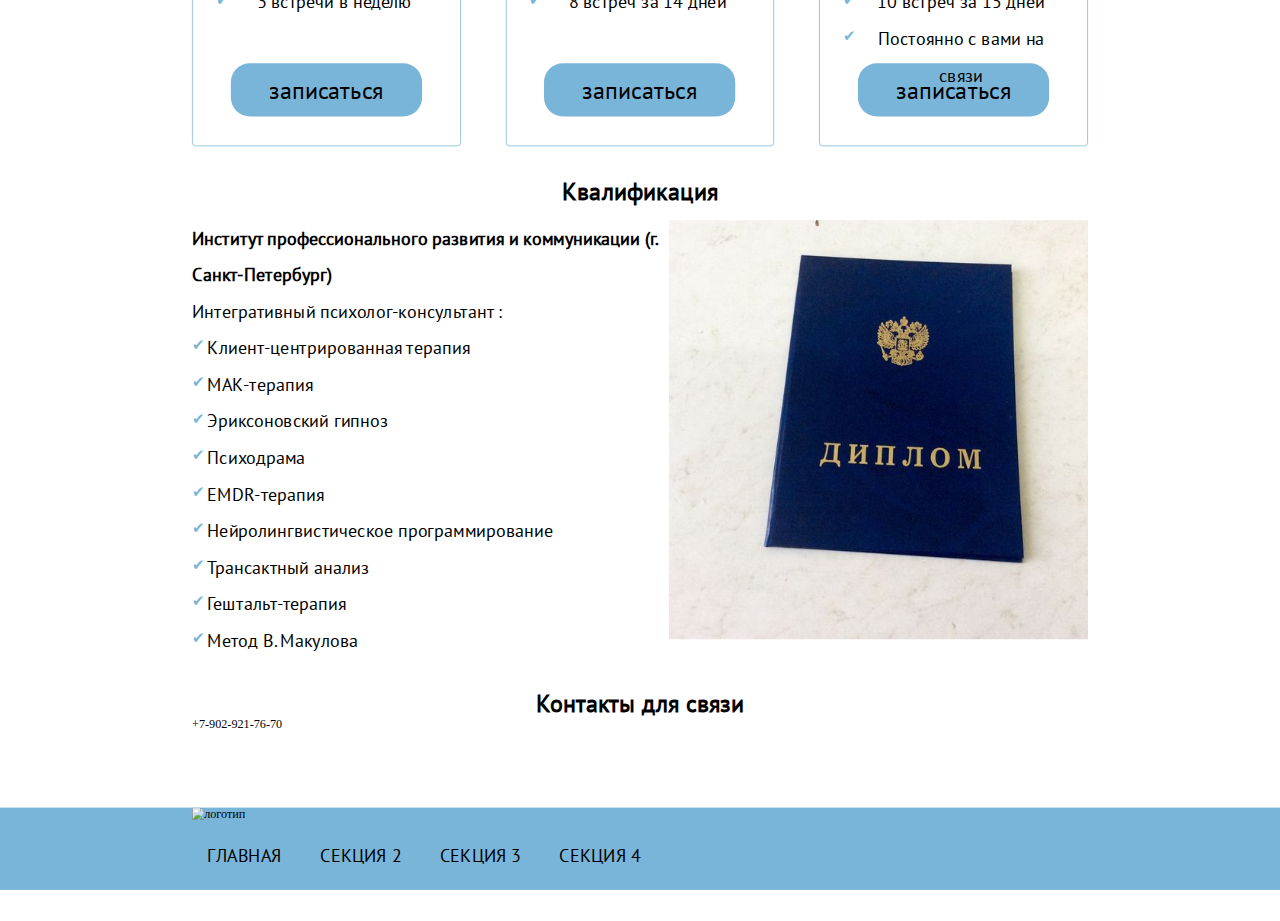
==== commit b85f8c29: "исправила ul" ====
--- a/anastasia/index.html
+++ b/anastasia/index.html
@@ -72,7 +72,7 @@
             <div class="container skills__container">
                 <h2>С чем я работаю</h2>
                 <p class="skills__info">В своей практике я использую различные методы и подходы, включая Клиент-центрированная терапия, МАК-терапия, Эриксоновский гипноз, Психодрама, EMDR-терапия, Нейролингвистическое программирование, Трансактный анализ, Гештальт-терапия, Метод В. Макулова.</p>
-                <div class="skills__list">
+                <ul class="skills__list">
                     <li class="skills__list__item">
                         <div class="skills__list__item__title">детям с психосоматическими расстройствами:</div>
                         <span class="skills__list__item__text">дерматит</span>
@@ -97,8 +97,7 @@
                         <span class="skills__list__item__text">в состоянии проживания горя</span>
                         <span class="skills__list__item__text">переживающим кризис в отношениях или развод</span>
                     </li>
-        
-                </div>
+                </ul>
             </div>
         </section>
         <section class="advantages" id="advantages">
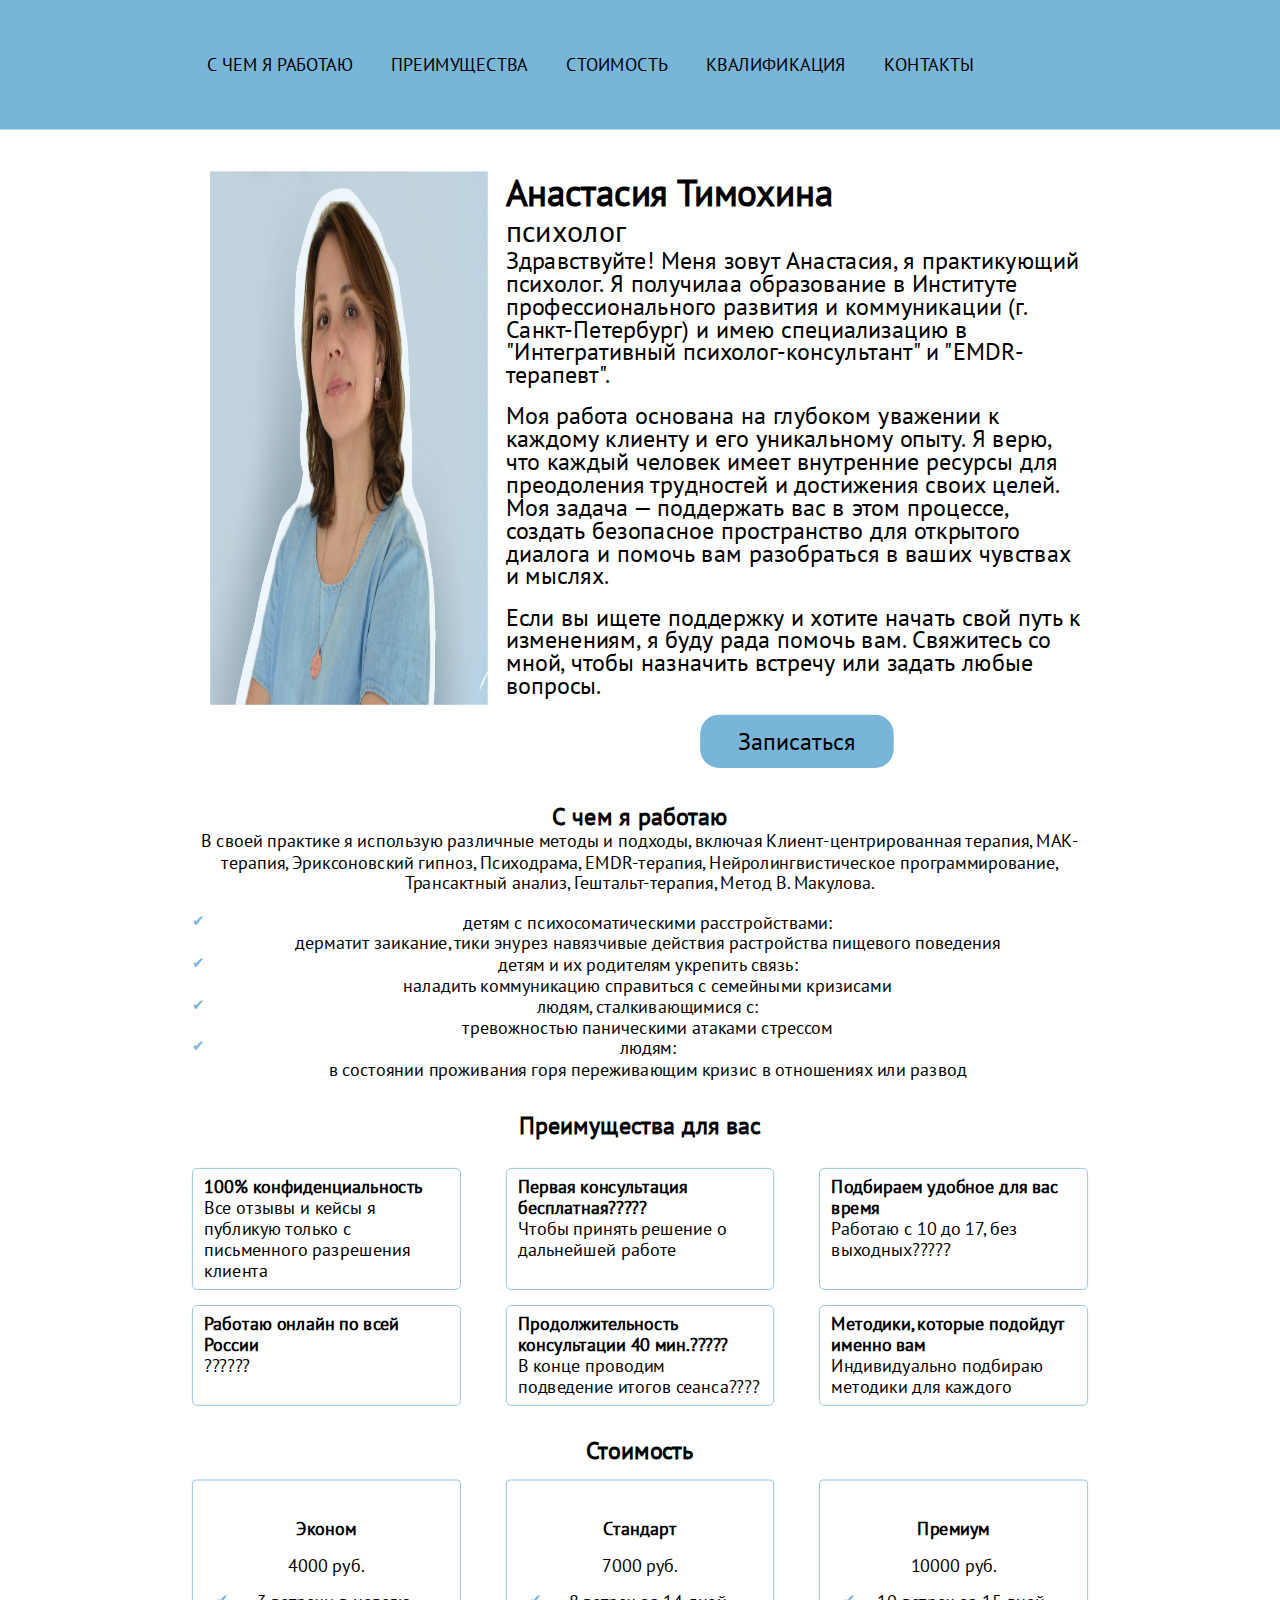
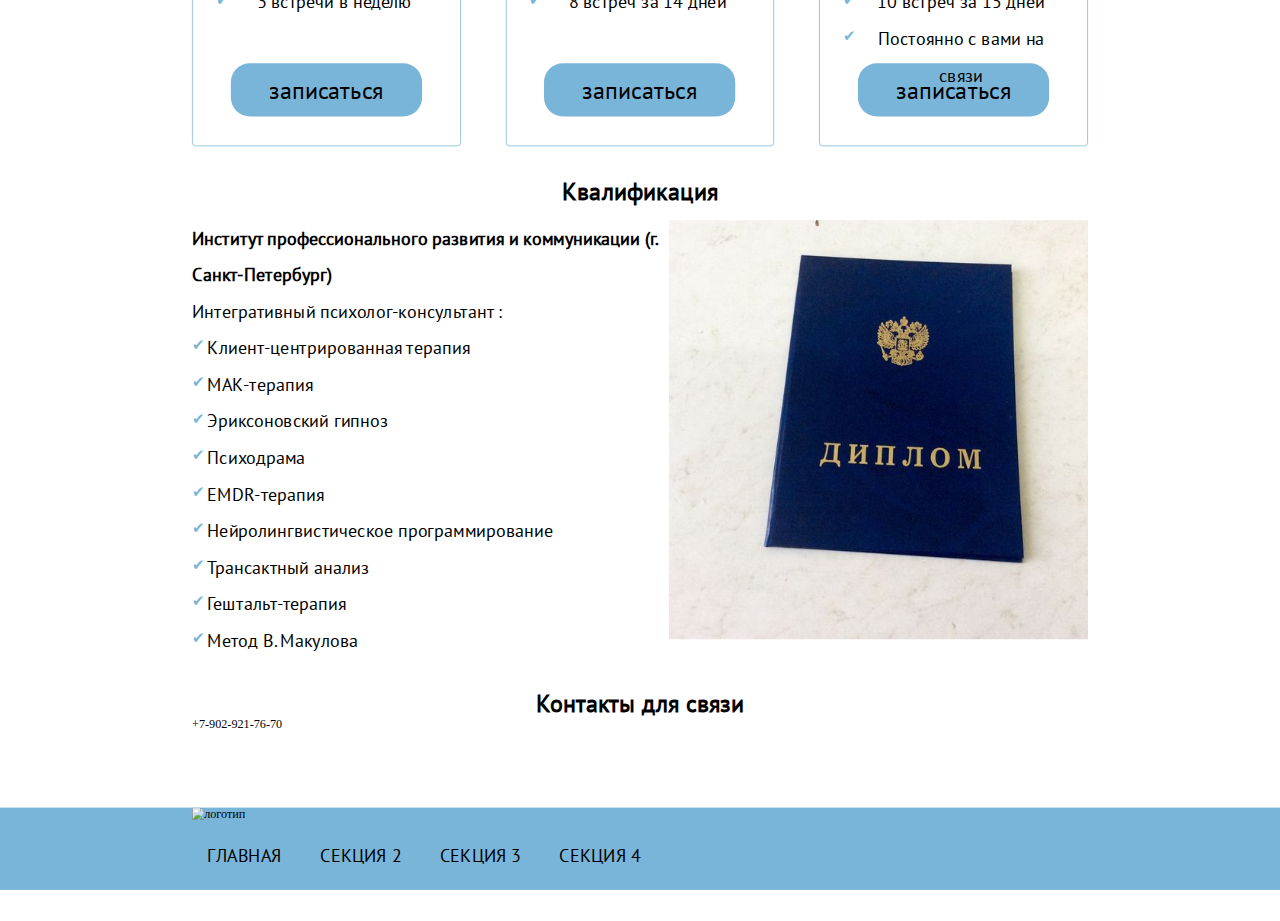
==== commit e115c634: "изменения, удален лого" ====
--- a/anastasia/index.html
+++ b/anastasia/index.html
@@ -12,9 +12,6 @@
     <main class="wrapper">
         <header class="header">
             <div class="container header__container">
-                <div class="header__logo logo">
-                    <a class="logo__name" href="#start">Анастасия Тимохина</a>
-                </div>
                 <nav class="header__nav nav">
                     <ul class="nav__list">
                         <li class="nav__list__item">
